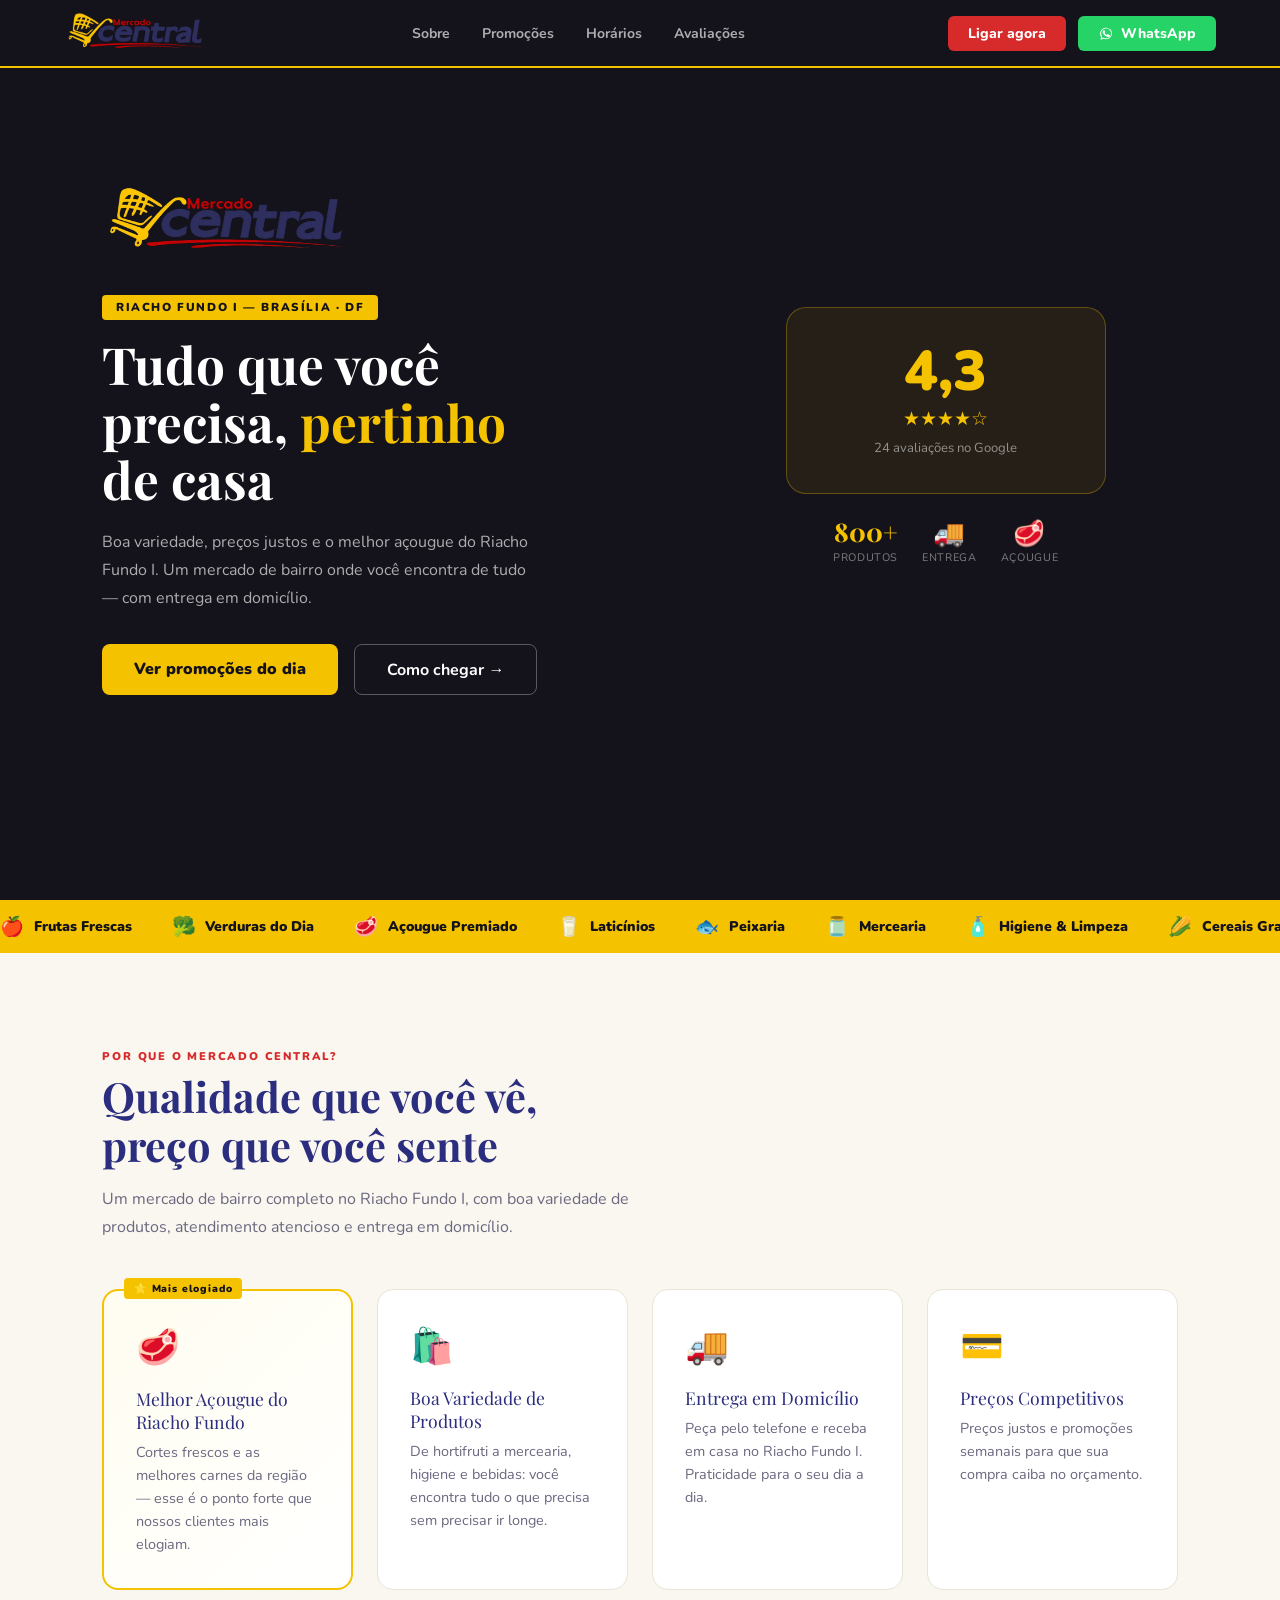
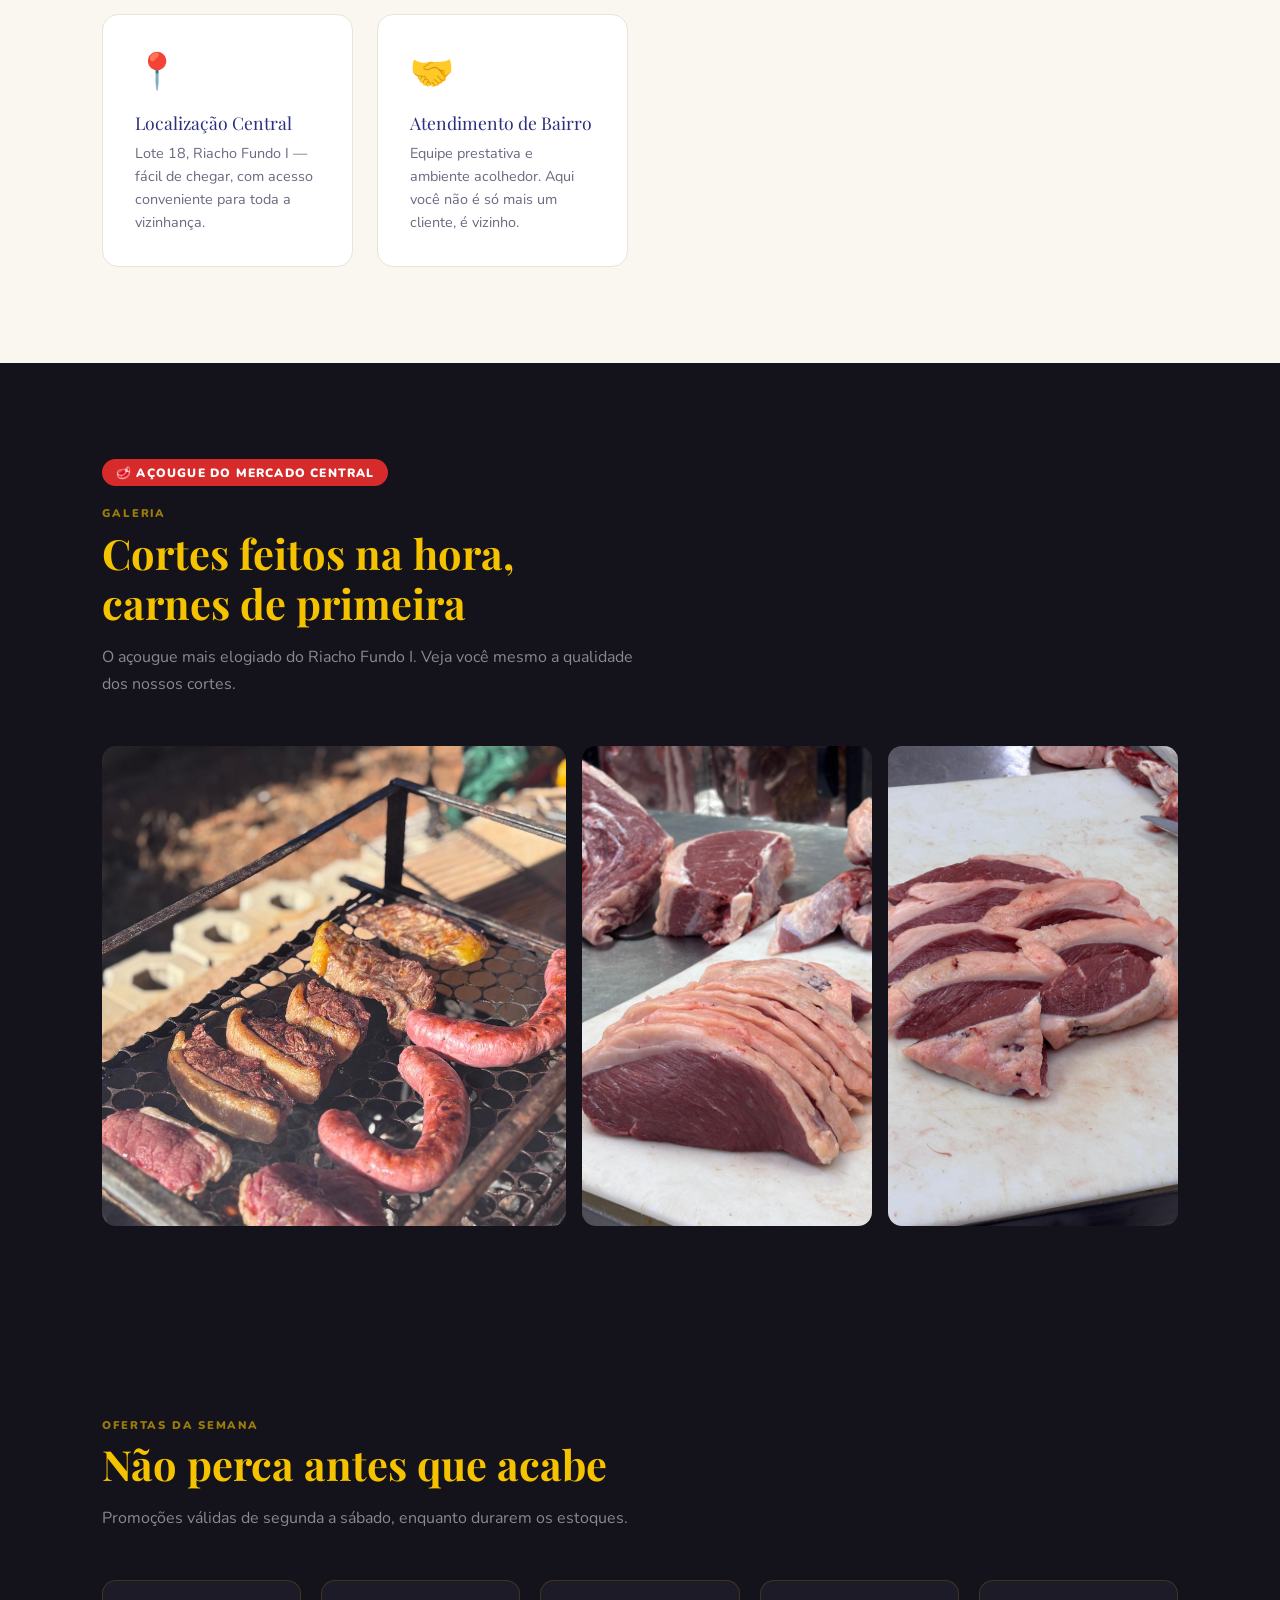
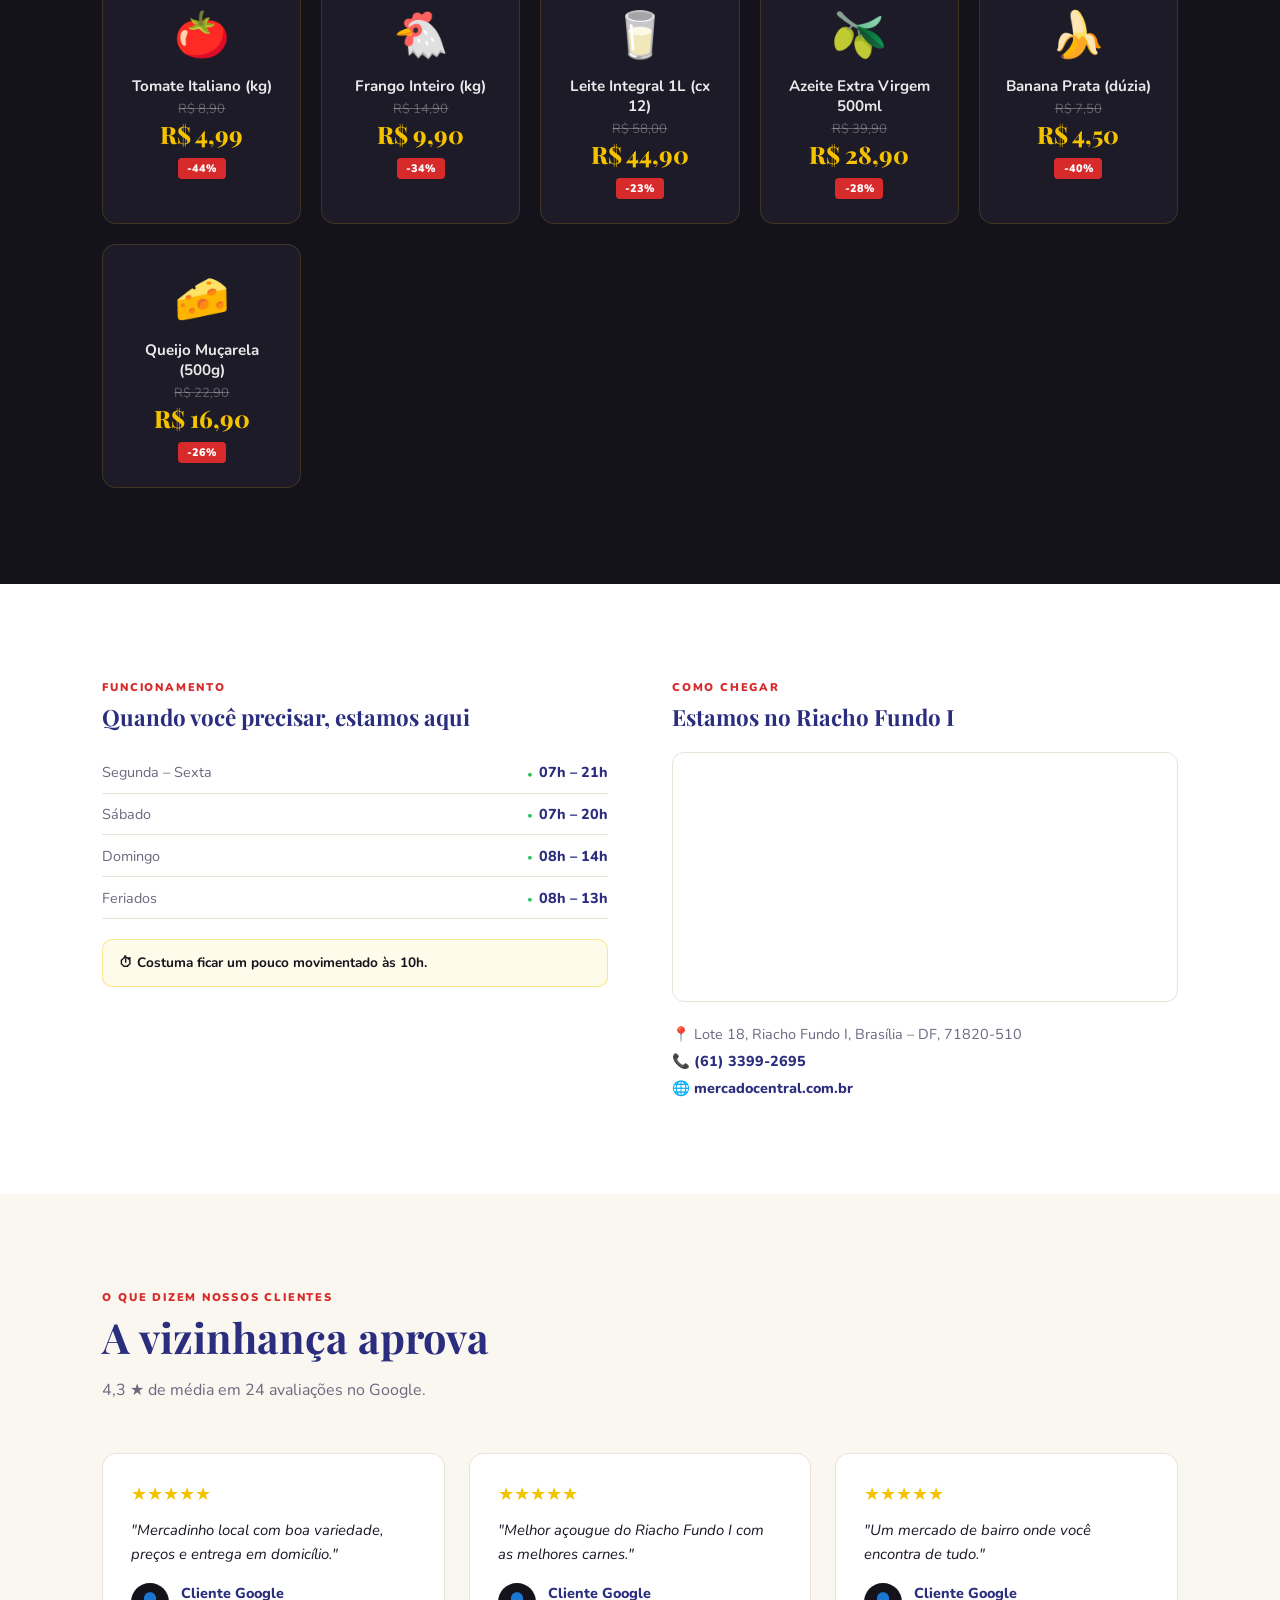
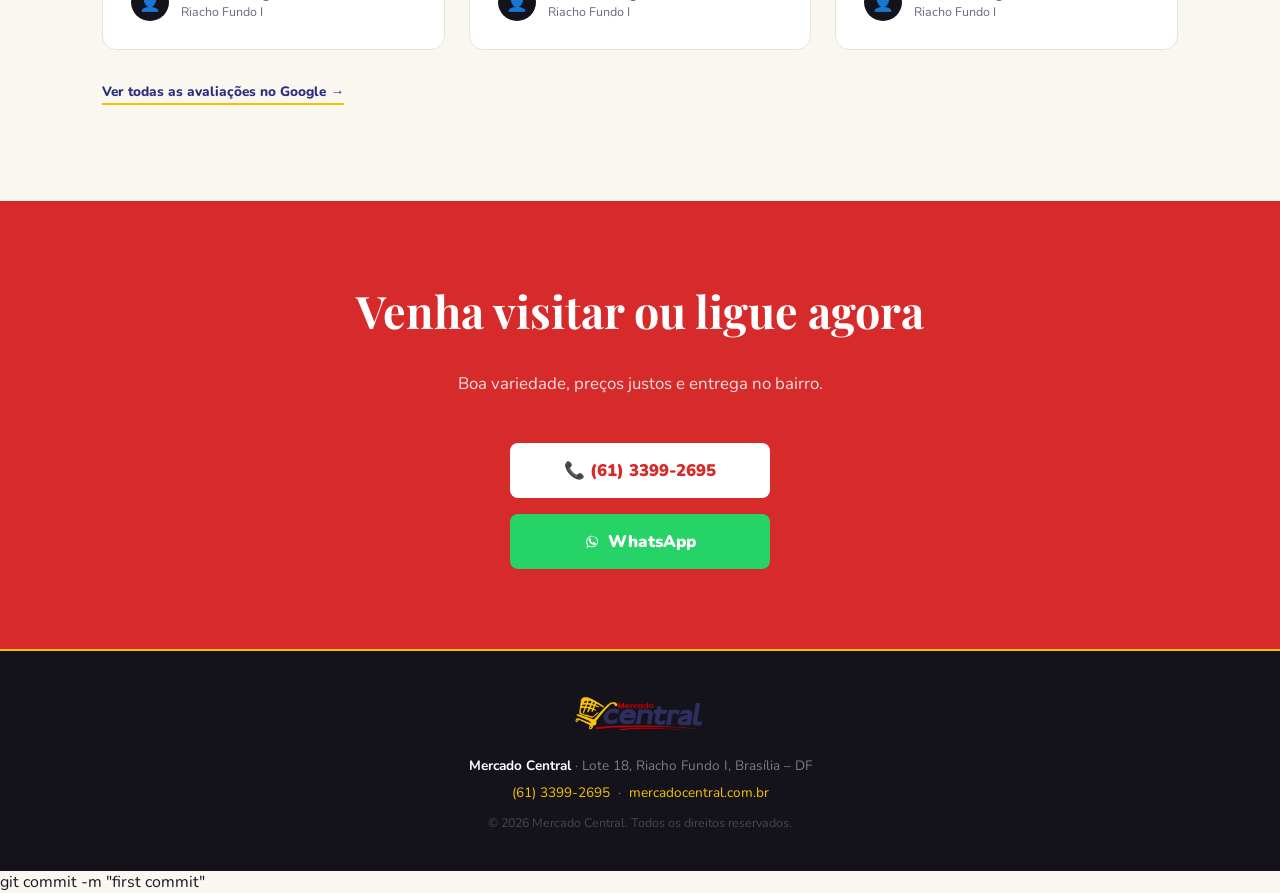
==== index.html @ 2740bf8a "atualizaçoes" ====
<!DOCTYPE html>
<html lang="pt-BR">
<head>
  <meta charset="UTF-8" />
  <meta name="viewport" content="width=device-width, initial-scale=1.0" />
  <title>Mercado Central — Riacho Fundo I, Brasília</title>
  <link href="https://fonts.googleapis.com/css2?family=Nunito:wght@400;600;700;800;900&family=Playfair+Display:wght@700;800&display=swap" rel="stylesheet" />
  <link rel="stylesheet" href="mercado.css" />
</head>
<body>

  <!-- NAV -->
  <nav>
  <div class="nav-logo">
    <img src="img/logo.png" alt="Mercado Central" />
  </div>
  <ul class="nav-links">
    <li><a href="#diferenciais">Sobre</a></li>
    <li><a href="#promocoes">Promoções</a></li>
    <li><a href="#horarios">Horários</a></li>
    <li><a href="#depoimentos">Avaliações</a></li>
  </ul>

  <div class="nav-buttons">
    <a class="nav-cta" href="tel:+556133992695">Ligar agora</a>
    <a class="nav-wpp" href="https://api.whatsapp.com/send?phone=5561999222941" target="_blank" rel="noopener">
      <svg width="16" height="16" viewBox="0 0 24 24" fill="currentColor" xmlns="http://www.w3.org/2000/svg">
        <path d="M17.6 6.32A8.86 8.86 0 0 0 12.05 4c-4.93 0-8.94 4-8.94 8.93a8.87 8.87 0 0 0 1.32 4.7L4 22l4.5-1.36a8.94 8.94 0 0 0 3.55.75h.01c4.92 0 8.94-4 8.94-8.93a8.88 8.88 0 0 0-2.4-6.14ZM12.06 20a7.4 7.4 0 0 1-3.77-1.03l-.27-.16-2.8.85.84-2.75-.18-.28a7.42 7.42 0 0 1-1.13-3.94c0-4.1 3.34-7.44 7.45-7.44a7.4 7.4 0 0 1 5.27 2.18 7.4 7.4 0 0 1 2.17 5.26c0 4.1-3.34 7.44-7.45 7.44Zm4.08-5.57c-.22-.11-1.32-.65-1.52-.73-.2-.07-.35-.11-.5.11-.15.22-.57.73-.7.88-.13.15-.26.16-.48.05-.22-.11-.93-.34-1.77-1.1a6.65 6.65 0 0 1-1.23-1.53c-.13-.22-.01-.34.1-.45.11-.11.25-.29.37-.43.12-.15.16-.25.25-.42.08-.16.04-.3-.02-.42-.07-.11-.6-1.45-.82-1.98-.22-.52-.45-.46-.62-.46-.16 0-.34-.02-.52-.02-.18 0-.47.07-.72.32-.25.25-.96.94-.96 2.3 0 1.35.99 2.66 1.12 2.85.14.18 1.93 2.95 4.67 4.02 2.74 1.08 2.74.72 3.23.68.49-.04 1.6-.65 1.83-1.28.22-.62.22-1.16.16-1.27-.06-.11-.22-.18-.45-.29Z"/>
      </svg>
      WhatsApp
    </a>
  </div>

  <button class="hamb-btn" id="hambBtn" aria-label="Abrir menu" aria-expanded="false" onclick="toggleMobileMenu()">
    <span></span><span></span><span></span>
  </button>
</nav>

<div class="mobile-menu" id="mobileMenu">
  <ul>
    <li><a href="#diferenciais" onclick="closeMobileMenu()">Sobre</a></li>
    <li><a href="#promocoes" onclick="closeMobileMenu()">Promoções</a></li>
    <li><a href="#horarios" onclick="closeMobileMenu()">Horários</a></li>
    <li><a href="#depoimentos" onclick="closeMobileMenu()">Avaliações</a></li>
    <li class="mobile-menu-buttons">
      <a class="nav-cta" href="tel:+556133992695">Ligar agora</a>
      <a class="nav-wpp" href="https://api.whatsapp.com/send?phone=5561999222941" target="_blank" rel="noopener">WhatsApp</a>
    </li>
  </ul>
</div>

  <!-- HERO -->
  <section class="hero">
    <div class="hero-text">
      <div class="hero-logo-wrap drop">
        <img src="img/logo.png" alt="Mercado Central" />
      </div>
      <span class="hero-eyebrow drop">Riacho Fundo I — Brasília · DF</span>
      <h1 class="hero-title">
        <span class="linha1 drop">Tudo que você</span>
        <span class="linha2 drop">precisa, <em>pertinho</em></span>
        <span class="linha3 drop">de casa</span>
      </h1>
      <p class="hero-sub drop">
        Boa variedade, preços justos e o melhor açougue do Riacho Fundo I.
        Um mercado de bairro onde você encontra de tudo — com entrega em domicílio.
      </p>
      <div class="hero-actions drop">
        <a class="btn-primary" href="#promocoes">Ver promoções do dia</a>
        <a class="btn-ghost" href="https://maps.google.com/?q=Mercado+Central+Riacho+Fundo+1+Brasilia" target="_blank" rel="noopener">Como chegar →</a>
      </div>
    </div>
    <div class="hero-visual">
      <div class="hero-card drop">
        <div class="rating-big">4,3</div>
        <div class="rating-stars">★★★★☆</div>
        <div class="rating-label">24 avaliações no Google</div>
      </div>
      <div class="hero-stats drop">
        <div class="stat"><div class="stat-num">800+</div><div class="stat-label">Produtos</div></div>
        <div class="stat"><div class="stat-num">🚚</div><div class="stat-label">Entrega</div></div>
        <div class="stat"><div class="stat-num">🥩</div><div class="stat-label">Açougue</div></div>
      </div>
    </div>
  </section>

  <!-- ESTEIRA -->
  <div class="esteira-wrap" aria-hidden="true">
    <div class="esteira-track">
      <div class="esteira-item"><span class="ico">🍎</span> Frutas Frescas</div>
      <div class="esteira-item"><span class="ico">🥦</span> Verduras do Dia</div>
      <div class="esteira-item"><span class="ico">🥩</span> Açougue Premiado</div>
      <div class="esteira-item"><span class="ico">🥛</span> Laticínios</div>
      <div class="esteira-item"><span class="ico">🐟</span> Peixaria</div>
      <div class="esteira-item"><span class="ico">🫙</span> Mercearia</div>
      <div class="esteira-item"><span class="ico">🧴</span> Higiene & Limpeza</div>
      <div class="esteira-item"><span class="ico">🌽</span> Cereais Granel</div>
      <div class="esteira-item"><span class="ico">🍷</span> Bebidas</div>
      <!-- duplicata para loop -->
      <div class="esteira-item"><span class="ico">🍎</span> Frutas Frescas</div>
      <div class="esteira-item"><span class="ico">🥦</span> Verduras do Dia</div>
      <div class="esteira-item"><span class="ico">🥩</span> Açougue Premiado</div>
      <div class="esteira-item"><span class="ico">🥛</span> Laticínios</div>
      <div class="esteira-item"><span class="ico">🐟</span> Peixaria</div>
      <div class="esteira-item"><span class="ico">🫙</span> Mercearia</div>
      <div class="esteira-item"><span class="ico">🧴</span> Higiene & Limpeza</div>
      <div class="esteira-item"><span class="ico">🌽</span> Cereais Granel</div>
      <div class="esteira-item"><span class="ico">🍷</span> Bebidas</div>
    </div>
  </div>

  <!-- DIFERENCIAIS -->
  <section class="diferenciais" id="diferenciais">
    <div class="section-label">Por que o Mercado Central?</div>
    <h2 class="section-title">Qualidade que você vê,<br>preço que você sente</h2>
    <p class="section-sub">Um mercado de bairro completo no Riacho Fundo I, com boa variedade de produtos, atendimento atencioso e entrega em domicílio.</p>
    <div class="cards-grid">
      <div class="card card-destaque">
        <div class="card-ico">🥩</div>
        <div class="card-title">Melhor Açougue do Riacho Fundo</div>
        <div class="card-desc">Cortes frescos e as melhores carnes da região — esse é o ponto forte que nossos clientes mais elogiam.</div>
      </div>
      <div class="card">
        <div class="card-ico">🛍️</div>
        <div class="card-title">Boa Variedade de Produtos</div>
        <div class="card-desc">De hortifruti a mercearia, higiene e bebidas: você encontra tudo o que precisa sem precisar ir longe.</div>
      </div>
      <div class="card">
        <div class="card-ico">🚚</div>
        <div class="card-title">Entrega em Domicílio</div>
        <div class="card-desc">Peça pelo telefone e receba em casa no Riacho Fundo I. Praticidade para o seu dia a dia.</div>
      </div>
      <div class="card">
        <div class="card-ico">💳</div>
        <div class="card-title">Preços Competitivos</div>
        <div class="card-desc">Preços justos e promoções semanais para que sua compra caiba no orçamento.</div>
      </div>
      <div class="card">
        <div class="card-ico">📍</div>
        <div class="card-title">Localização Central</div>
        <div class="card-desc">Lote 18, Riacho Fundo I — fácil de chegar, com acesso conveniente para toda a vizinhança.</div>
      </div>
      <div class="card">
        <div class="card-ico">🤝</div>
        <div class="card-title">Atendimento de Bairro</div>
        <div class="card-desc">Equipe prestativa e ambiente acolhedor. Aqui você não é só mais um cliente, é vizinho.</div>
      </div>
    </div>
  </section>

  <!-- GALERIA AÇOUGUE -->
<section class="acougue" id="acougue">
  <span class="badge-acougue">🥩 Açougue do Mercado Central</span>
  <div class="section-label">Galeria</div>
  <h2 class="section-title">Cortes feitos na hora,<br>carnes de primeira</h2>
  <p class="section-sub">O açougue mais elogiado do Riacho Fundo I. Veja você mesmo a qualidade dos nossos cortes.</p>

  <div class="galeria-destaque">
    <div class="foto foto-principal" onclick="abrirLightbox(this)">
      <img src="img/churrasco.jpeg" alt="Churrasco com carnes do Mercado Central" />
      <div class="legenda">🔥 Do nosso açougue direto para a sua grelha</div>
    </div>
    <div class="foto foto-secundaria" onclick="abrirLightbox(this)">
      <img src="img/carne1.jpeg" alt="Cortes frescos do açougue" />
      <div class="legenda">Cortes variados frescos do dia</div>
    </div>
    <div class="foto foto-secundaria" onclick="abrirLightbox(this)">
      <img src="img/carne2.jpeg" alt="Corte em leque aberto" />
      <div class="legenda">Corte especial em leque</div>
    </div>
  </div>

  <!-- Lightbox -->
  <div class="lightbox" id="lightbox" onclick="fecharLightbox()">
    <button class="lightbox-fechar" onclick="fecharLightbox()">✕</button>
    <img id="lightbox-img" src="" alt="Foto ampliada" />
  </div>
</section>

  <!-- PROMOÇÕES -->
  <section class="promocoes" id="promocoes">
    <div class="section-label">Ofertas da semana</div>
    <h2 class="section-title">Não perca antes que acabe</h2>
    <p class="section-sub">Promoções válidas de segunda a sábado, enquanto durarem os estoques.</p>
    <div class="promo-grid">
      <div class="promo-card">
        <span class="promo-emoji">🍅</span>
        <div class="promo-nome">Tomate Italiano (kg)</div>
        <div class="promo-de">R$ 8,90</div>
        <div class="promo-preco">R$ 4,99</div>
        <span class="promo-badge">-44%</span>
      </div>
      <div class="promo-card">
        <span class="promo-emoji">🐔</span>
        <div class="promo-nome">Frango Inteiro (kg)</div>
        <div class="promo-de">R$ 14,90</div>
        <div class="promo-preco">R$ 9,90</div>
        <span class="promo-badge">-34%</span>
      </div>
      <div class="promo-card">
        <span class="promo-emoji">🥛</span>
        <div class="promo-nome">Leite Integral 1L (cx 12)</div>
        <div class="promo-de">R$ 58,00</div>
        <div class="promo-preco">R$ 44,90</div>
        <span class="promo-badge">-23%</span>
      </div>
      <div class="promo-card">
        <span class="promo-emoji">🫒</span>
        <div class="promo-nome">Azeite Extra Virgem 500ml</div>
        <div class="promo-de">R$ 39,90</div>
        <div class="promo-preco">R$ 28,90</div>
        <span class="promo-badge">-28%</span>
      </div>
      <div class="promo-card">
        <span class="promo-emoji">🍌</span>
        <div class="promo-nome">Banana Prata (dúzia)</div>
        <div class="promo-de">R$ 7,50</div>
        <div class="promo-preco">R$ 4,50</div>
        <span class="promo-badge">-40%</span>
      </div>
      <div class="promo-card">
        <span class="promo-emoji">🧀</span>
        <div class="promo-nome">Queijo Muçarela (500g)</div>
        <div class="promo-de">R$ 22,90</div>
        <div class="promo-preco">R$ 16,90</div>
        <span class="promo-badge">-26%</span>
      </div>
    </div>
  </section>

  <!-- HORÁRIOS E LOCALIZAÇÃO -->
  <section class="info-section" id="horarios">
    <div class="info-grid">
      <div class="info-block">
        <div class="section-label">Funcionamento</div>
        <h3>Quando você precisar, estamos aqui</h3>
        <div class="horario-row"><span class="horario-dia">Segunda – Sexta</span><span class="horario-hora aberto">07h – 21h</span></div>
        <div class="horario-row"><span class="horario-dia">Sábado</span><span class="horario-hora aberto">07h – 20h</span></div>
        <div class="horario-row"><span class="horario-dia">Domingo</span><span class="horario-hora aberto">08h – 14h</span></div>
        <div class="horario-row"><span class="horario-dia">Feriados</span><span class="horario-hora aberto">08h – 13h</span></div>
        <div class="pico-aviso">⏱ Costuma ficar um pouco movimentado às 10h.</div>
      </div>
      <div class="info-block">
        <div class="section-label">Como chegar</div>
        <h3>Estamos no Riacho Fundo I</h3>
        <iframe class="mapa-frame"
          src="https://www.google.com/maps/embed?pb=!1m18!1m12!1m3!1d3839.5!2d-48.0585!3d-15.9018!2m3!1f0!2f0!3f0!3m2!1i1024!2i768!4f13.1!3m3!1m2!1s0x935a2dc97dc3037f%3A0x17c4743c6c010030!2sMercado%20Central!5e0!3m2!1spt-BR!2sbr!4v1"
          allowfullscreen="" loading="lazy" referrerpolicy="no-referrer-when-downgrade"
          title="Localização Mercado Central">
        </iframe>
        <div class="contato-info">
          <span>📍 Lote 18, Riacho Fundo I, Brasília – DF, 71820-510</span>
          <span>📞 <a href="tel:+556133992695">(61) 3399-2695</a></span>
          <span>🌐 <a href="http://mercadocentral.com.br/" target="_blank" rel="noopener">mercadocentral.com.br</a></span>
        </div>
      </div>
    </div>
  </section>

  <!-- DEPOIMENTOS -->
  <section class="depoimentos" id="depoimentos">
    <div class="section-label">O que dizem nossos clientes</div>
    <h2 class="section-title">A vizinhança aprova</h2>
    <p class="section-sub" style="margin-bottom:3rem;">4,3 ★ de média em 24 avaliações no Google.</p>
    <div class="dep-grid">
      <div class="dep-card">
        <div class="dep-stars">★★★★★</div>
        <p class="dep-texto">"Mercadinho local com boa variedade, preços e entrega em domicílio."</p>
        <div class="dep-autor">
          <div class="dep-avatar">👤</div>
          <div><div class="dep-nome">Cliente Google</div><div class="dep-bairro">Riacho Fundo I</div></div>
        </div>
      </div>
      <div class="dep-card">
        <div class="dep-stars">★★★★★</div>
        <p class="dep-texto">"Melhor açougue do Riacho Fundo I com as melhores carnes."</p>
        <div class="dep-autor">
          <div class="dep-avatar">👤</div>
          <div><div class="dep-nome">Cliente Google</div><div class="dep-bairro">Riacho Fundo I</div></div>
        </div>
      </div>
      <div class="dep-card">
        <div class="dep-stars">★★★★★</div>
        <p class="dep-texto">"Um mercado de bairro onde você encontra de tudo."</p>
        <div class="dep-autor">
          <div class="dep-avatar">👤</div>
          <div><div class="dep-nome">Cliente Google</div><div class="dep-bairro">Riacho Fundo I</div></div>
        </div>
      </div>
    </div>
    <a class="google-link" href="https://www.google.com/search?q=mercado+central+riacho+fundo+1" target="_blank" rel="noopener">
      Ver todas as avaliações no Google →
    </a>
  </section>

  <!-- CTA FINAL -->
<section class="cta-final">
  <h2>Venha visitar ou ligue agora</h2>
  <p>Boa variedade, preços justos e entrega no bairro.</p>
  
  <a class="btn-branco" href="tel:+556133992695">📞 (61) 3399-2695</a>

  <a class="nav-wpp_rod" href="https://api.whatsapp.com/send?phone=5561999222941" target="_blank" rel="noopener">
    <svg width="16" height="16" viewBox="0 0 24 24" fill="currentColor" xmlns="http://www.w3.org/2000/svg">
      <path d="M17.6 6.32A8.86 8.86 0 0 0 12.05 4c-4.93 0-8.94 4-8.94 8.93a8.87 8.87 0 0 0 1.32 4.7L4 22l4.5-1.36a8.94 8.94 0 0 0 3.55.75h.01c4.92 0 8.94-4 8.94-8.93a8.88 8.88 0 0 0-2.4-6.14ZM12.06 20a7.4 7.4 0 0 1-3.77-1.03l-.27-.16-2.8.85.84-2.75-.18-.28a7.42 7.42 0 0 1-1.13-3.94c0-4.1 3.34-7.44 7.45-7.44a7.4 7.4 0 0 1 5.27 2.18 7.4 7.4 0 0 1 2.17 5.26c0 4.1-3.34 7.44-7.45 7.44Zm4.08-5.57c-.22-.11-1.32-.65-1.52-.73-.2-.07-.35-.11-.5.11-.15.22-.57.73-.7.88-.13.15-.26.16-.48.05-.22-.11-.93-.34-1.77-1.1a6.65 6.65 0 0 1-1.23-1.53c-.13-.22-.01-.34.1-.45.11-.11.25-.29.37-.43.12-.15.16-.25.25-.42.08-.16.04-.3-.02-.42-.07-.11-.6-1.45-.82-1.98-.22-.52-.45-.46-.62-.46-.16 0-.34-.02-.52-.02-.18 0-.47.07-.72.32-.25.25-.96.94-.96 2.3 0 1.35.99 2.66 1.12 2.85.14.18 1.93 2.95 4.67 4.02 2.74 1.08 2.74.72 3.23.68.49-.04 1.6-.65 1.83-1.28.22-.62.22-1.16.16-1.27-.06-.11-.22-.18-.45-.29Z"/>
    </svg>
    WhatsApp
  </a>

</section>

  <!-- FOOTER -->
  <footer>
    <div class="footer-logo">
      <img src="img/logo.png" alt="Mercado Central" />
    </div>
    <p><strong>Mercado Central</strong> · Lote 18, Riacho Fundo I, Brasília – DF</p>
    <p style="margin-top:.5rem;">
      <a href="tel:+556133992695">(61) 3399-2695</a> &nbsp;·&nbsp;
      <a href="http://mercadocentral.com.br/" target="_blank">mercadocentral.com.br</a>
    </p>
    <p style="margin-top:.75rem;font-size:.78rem;opacity:.5;">© 2026 Mercado Central. Todos os direitos reservados.</p>
  </footer>

  <script src="script.js"></script>
</body>
</html>git commit -m "first commit"
---- mercado.css ----
*, *::before, *::after { box-sizing: border-box; margin: 0; padding: 0; }

:root {
  --escuro:      #14121A;
  --escuro2:     #1E1B28;
  --amarelo:     #F5C200;
  --vermelho:    #D72B2B;
  --azul-logo:   #2B2D7E;
  --creme:       #FAF7F0;
  --branco:      #FFFFFF;
  --texto:       #1A1826;
  --texto-suave: #6B6880;
  --borda:       #E8E4D8;
}

html { scroll-behavior: smooth; }
body { font-family: 'Nunito', sans-serif; background: var(--creme); color: var(--texto); overflow-x: hidden; }

/* NAV */
nav {
  position: fixed; top: 0; width: 100%; z-index: 100;
  background: var(--escuro);
  display: flex; align-items: center; justify-content: space-between;
  padding: 0 5%; height: 68px;
  border-bottom: 2px solid var(--amarelo);
}
.nav-logo img { height: 46px; object-fit: contain; }
.nav-links { display: flex; gap: 2rem; list-style: none; }
.nav-links a { color: rgba(255,255,255,.65); text-decoration: none; font-size: .875rem; font-weight: 700; transition: color .2s; }
.nav-links a:hover { color: var(--amarelo); }
.nav-cta {
  background: var(--vermelho); color: #fff; border: none;
  padding: .5rem 1.25rem; border-radius: 6px;
  font-weight: 800; font-size: .875rem;
  text-decoration: none; transition: opacity .2s;
}
.nav-cta:hover { opacity: .85; }

.nav-wpp {
  display: inline-flex;
  align-items: center;
  gap: .45rem;
  background: #25D366;
  color: #fff;
  border: none;
  padding: .5rem 1.25rem;
  border-radius: 6px;
  font-weight: 800;
  font-size: .875rem;
  text-decoration: none;
  transition: opacity .2s;
}
.nav-wpp:hover { opacity: .85; }
.nav-buttons {
  display: flex;
  align-items: center;
  gap: .75rem;
}

/* MENU HAMBÚRGUER (mobile) */
.hamb-btn {
  display: none;
  width: 34px; height: 34px;
  flex-direction: column; justify-content: center; align-items: center; gap: 5px;
  background: none; border: none; cursor: pointer; padding: 0;
}
.hamb-btn span {
  width: 22px; height: 2px; background: #fff; border-radius: 2px;
  transition: transform .25s, opacity .25s;
}
.hamb-btn.ativo span:nth-child(1) { transform: translateY(7px) rotate(45deg); }
.hamb-btn.ativo span:nth-child(2) { opacity: 0; }
.hamb-btn.ativo span:nth-child(3) { transform: translateY(-7px) rotate(-45deg); }

.mobile-menu {
  display: none;
  position: fixed; top: 68px; left: 0; right: 0;
  background: var(--escuro);
  max-height: 0; overflow: hidden;
  transition: max-height .3s ease;
  z-index: 99;
  border-bottom: 2px solid var(--amarelo);
}
.mobile-menu.aberto { max-height: 360px; }
.mobile-menu ul { list-style: none; padding: .5rem 0; }
.mobile-menu li a {
  display: block; padding: .85rem 1.5rem;
  color: rgba(255,255,255,.8); text-decoration: none;
  font-size: .9rem; font-weight: 700;
  border-bottom: 1px solid rgba(255,255,255,.07);
}
.mobile-menu li a:hover { color: var(--amarelo); }
.mobile-menu-buttons {
  display: flex; gap: .75rem;
  padding: 1rem 1.5rem;
}
.mobile-menu-buttons .nav-cta,
.mobile-menu-buttons .nav-wpp {
  flex: 1; justify-content: center; text-align: center;
}

/* HERO */
.hero {
  min-height: 100vh; padding-top: 68px;
  background: var(--escuro);
  display: grid; grid-template-columns: 1fr 1fr; align-items: center;
  padding-left: 8%; padding-right: 5%; gap: 2rem;
  position: relative; overflow: hidden;
}

.hero-text { color: #fff; position: relative; }
.hero-logo-wrap {
  margin-bottom: 2rem;
  display: inline-block;
}
.hero-logo-wrap img { height: 80px; object-fit: contain; display: block; }
.hero-eyebrow {
  display: block;       /* era inline-block */
  width: fit-content;   /* impede que ela estique 100% da largura */
  background: var(--amarelo);
  color: var(--escuro);
  font-size: .72rem;
  font-weight: 900;
  letter-spacing: .14em;
  text-transform: uppercase;
  padding: .3rem .85rem;
  border-radius: 4px;
  margin-bottom: 1rem;
}

.hero-title {
  font-family: 'Playfair Display', serif;
  font-size: clamp(2rem, 4vw, 3.4rem);
  line-height: 1.12; margin-bottom: 1.25rem; color: #fff;
}
.hero-title em { font-style: normal; color: var(--amarelo); }
.hero-title span { display: block; }
.hero-sub { font-size: 1rem; color: rgba(255,255,255,.65); line-height: 1.75; max-width: 440px; margin-bottom: 2rem; }
.hero-actions { display: flex; gap: 1rem; flex-wrap: wrap; }

.btn-primary {
  background: var(--amarelo); color: var(--escuro); border: none;
  padding: .85rem 2rem; border-radius: 8px;
  font-weight: 900; font-size: 1rem;
  text-decoration: none; display: inline-block;
  transition: transform .15s, opacity .2s;
}
.btn-primary:hover { transform: translateY(-2px); opacity: .9; }
.btn-ghost {
  background: transparent; color: #fff;
  border: 1.5px solid rgba(255,255,255,.3);
  padding: .85rem 2rem; border-radius: 8px;
  font-weight: 700; font-size: 1rem;
  text-decoration: none; display: inline-block;
  transition: border-color .2s, color .2s;
}
.btn-ghost:hover { border-color: var(--amarelo); color: var(--amarelo); }

.hero-visual { display: flex; flex-direction: column; align-items: center; gap: 1.25rem; }
.hero-card {
  background: rgba(245,194,0,.08);
  border: 1.5px solid rgba(245,194,0,.3);
  border-radius: 20px; padding: 2.25rem 2rem; text-align: center;
  width: 100%; max-width: 320px;
}
.rating-big { font-size: 3.5rem; font-weight: 900; color: var(--amarelo); line-height: 1; }
.rating-stars { color: var(--amarelo); font-size: 1.2rem; margin: .4rem 0; }
.rating-label { color: rgba(255,255,255,.5); font-size: .82rem; }
.hero-stats { display: flex; gap: 1.5rem; max-width: 320px; justify-content: center; }
.stat { text-align: center; }
.stat-num { font-family: 'Playfair Display', serif; font-size: 1.6rem; color: var(--amarelo); font-weight: 800; }
.stat-label { font-size: .68rem; color: rgba(255,255,255,.45); letter-spacing: .06em; text-transform: uppercase; margin-top: .15rem; }

/* HERO — ANIMAÇÃO DE ENTRADA EM CASCATA */
.drop {
  opacity: 0;
  transform: translateY(-28px);
  animation: dropIn .65s cubic-bezier(.2,.7,.3,1) forwards;
}
@keyframes dropIn {
  to { opacity: 1; transform: translateY(0); }
}

.hero-logo-wrap { animation-delay: 0s; }
.hero-eyebrow   { animation-delay: .15s; }
.hero-title .linha1 { animation-delay: .30s; }
.hero-title .linha2 { animation-delay: .42s; }
.hero-title .linha3 { animation-delay: .54s; }
.hero-sub       { animation-delay: .68s; }
.hero-actions   { animation-delay: .82s; }
.hero-card      { animation-delay: .35s; }
.hero-stats     { animation-delay: .50s; }

/* ESTEIRA */
.esteira-wrap { background: var(--amarelo); padding: .85rem 0; overflow: hidden; }
.esteira-track {
  display: flex; gap: 2.5rem; width: max-content;
  animation: esteira 22s linear infinite;
}
@keyframes esteira {
  from { transform: translateX(0); }
  to   { transform: translateX(-50%); }
}
.esteira-item { flex-shrink: 0; display: flex; align-items: center; gap: .6rem; color: var(--escuro); font-weight: 900; font-size: .88rem; }
.esteira-item .ico { font-size: 1.2rem; }

/* SEÇÕES */
section { padding: 6rem 8%; }
.section-label { font-size: .7rem; letter-spacing: .16em; text-transform: uppercase; color: var(--vermelho); font-weight: 900; margin-bottom: .4rem; }
.section-title { font-family: 'Playfair Display', serif; font-size: clamp(1.75rem, 3.5vw, 2.6rem); color: var(--azul-logo); line-height: 1.2; margin-bottom: 1rem; }
.section-sub { color: var(--texto-suave); font-size: 1rem; line-height: 1.7; max-width: 560px; margin-bottom: 3rem; }

/* DIFERENCIAIS */
.diferenciais { background: var(--creme); }
.cards-grid { display: grid; grid-template-columns: repeat(auto-fit, minmax(240px, 1fr)); gap: 1.5rem; }
.card { background: #fff; border: 1px solid var(--borda); border-radius: 16px; padding: 2rem; transition: transform .2s, box-shadow .2s; }
.card:hover { transform: translateY(-4px); box-shadow: 0 12px 32px rgba(43,45,126,.1); }
.card-ico { font-size: 2.2rem; margin-bottom: 1rem; }
.card-title { font-family: 'Playfair Display', serif; font-size: 1.1rem; color: var(--azul-logo); margin-bottom: .5rem; }
.card-desc { font-size: .9rem; color: var(--texto-suave); line-height: 1.6; }
.card-destaque { border: 2px solid var(--amarelo); position: relative; background: linear-gradient(135deg, #fffdf0 0%, #fff 100%); }
.card-destaque::before {
  content: '⭐ Mais elogiado'; position: absolute; top: -13px; left: 1.25rem;
  background: var(--amarelo); color: var(--escuro);
  font-size: .65rem; font-weight: 900; letter-spacing: .08em;
  padding: .2rem .6rem; border-radius: 4px;
}

/* PROMOÇÕES */
.promocoes { background: var(--escuro); }
.promocoes .section-title { color: var(--amarelo); }
.promocoes .section-label { color: rgba(245,194,0,.6); }
.promocoes .section-sub { color: rgba(255,255,255,.5); }
.promo-grid { display: grid; grid-template-columns: repeat(auto-fit, minmax(190px, 1fr)); gap: 1.25rem; }
.promo-card { background: var(--escuro2); border: 1px solid rgba(245,194,0,.15); border-radius: 14px; padding: 1.5rem; text-align: center; transition: border-color .2s, transform .2s; }
.promo-card:hover { border-color: var(--amarelo); transform: translateY(-3px); }
.promo-emoji { font-size: 2.8rem; margin-bottom: .6rem; display: block; }
.promo-nome { color: rgba(255,255,255,.9); font-weight: 700; font-size: .95rem; margin-bottom: .25rem; }
.promo-de { color: rgba(255,255,255,.3); text-decoration: line-through; font-size: .82rem; }
.promo-preco { color: var(--amarelo); font-family: 'Playfair Display', serif; font-size: 1.5rem; font-weight: 800; }
.promo-badge { display: inline-block; background: var(--vermelho); color: #fff; font-size: .68rem; font-weight: 900; padding: .2rem .6rem; border-radius: 4px; margin-top: .5rem; }

/* HORÁRIOS */
.info-section { background: #fff; }
.info-grid { display: grid; grid-template-columns: 1fr 1fr; gap: 4rem; align-items: start; }
.info-block h3 { font-family: 'Playfair Display', serif; font-size: 1.4rem; color: var(--azul-logo); margin-bottom: 1.25rem; }
.horario-row { display: flex; justify-content: space-between; padding: .65rem 0; border-bottom: 1px solid var(--borda); font-size: .9rem; }
.horario-row:last-child { border-bottom: none; }
.horario-dia { color: var(--texto-suave); }
.horario-hora { font-weight: 800; color: var(--azul-logo); }
.horario-hora.aberto::before { content: "●"; color: #22c55e; margin-right: .4rem; font-size: .55rem; vertical-align: middle; }
.pico-aviso { margin-top: 1.25rem; padding: .85rem 1rem; background: #fffbea; border: 1px solid rgba(245,194,0,.4); border-radius: 10px; font-size: .85rem; color: var(--escuro); font-weight: 700; }
.mapa-frame { width: 100%; height: 250px; border: none; border-radius: 12px; border: 1px solid var(--borda); }
.contato-info { margin-top: 1rem; font-size: .9rem; color: var(--texto-suave); display: flex; flex-direction: column; gap: .45rem; }
.contato-info a { color: var(--azul-logo); font-weight: 800; text-decoration: none; }
.contato-info a:hover { text-decoration: underline; }

/* DEPOIMENTOS */
.depoimentos { background: var(--creme); }
.dep-grid { display: grid; grid-template-columns: repeat(auto-fit, minmax(280px, 1fr)); gap: 1.5rem; }
.dep-card { background: #fff; border: 1px solid var(--borda); border-radius: 14px; padding: 1.75rem; }
.dep-stars { color: var(--amarelo); font-size: 1.1rem; margin-bottom: .75rem; }
.dep-texto { font-size: .93rem; color: var(--texto); line-height: 1.65; margin-bottom: 1rem; font-style: italic; }
.dep-autor { display: flex; align-items: center; gap: .75rem; }
.dep-avatar { width: 38px; height: 38px; border-radius: 50%; background: var(--escuro); display: flex; align-items: center; justify-content: center; font-size: 1.1rem; }
.dep-nome { font-weight: 800; font-size: .9rem; color: var(--azul-logo); }
.dep-bairro { font-size: .78rem; color: var(--texto-suave); }
.google-link { display: inline-flex; align-items: center; gap: .4rem; margin-top: 2rem; font-size: .85rem; color: var(--azul-logo); text-decoration: none; font-weight: 800; border-bottom: 2px solid var(--amarelo); padding-bottom: 2px; }


/* CTA FINAL */
.cta-final { background: var(--vermelho); text-align: center; padding: 5rem 8%; }
.cta-final h2 { font-family: 'Playfair Display', serif; font-size: clamp(1.8rem, 4vw, 2.8rem); color: #fff; margin-bottom: 1rem; }
.cta-final p { color: rgba(255,255,255,.85); font-size: 1.05rem; margin-bottom: 2rem; }

.btn-branco,
.nav-wpp_rod {
  width: 260px;              /* largura igual para os dois — ajuste esse valor se quiser maior/menor */
  display: flex;
  align-items: center;
  justify-content: center;
  gap: .5rem;
  padding: 1rem 1.5rem;
  border: none;
  border-radius: 8px;
  font-weight: 900;
  font-size: 1.05rem;
  text-decoration: none;
  transition: transform .15s;
}

.btn-branco {
  background: #fff;
  color: var(--vermelho);
}

.btn-branco:hover {
  transform: translateY(-2px);
}

.nav-wpp_rod {
  background: #25D366;
  color: #fff;
}

.nav-wpp_rod:hover {
  opacity: .85;
  transform: translateY(-2px);


}
.cta-final {
  display: flex;
  flex-direction: column;
  align-items: center;
  text-align: center;
  gap: 1rem; /* espaço entre h2, p e os botões */
}


/* FOOTER */
footer { background: var(--escuro); color: rgba(255,255,255,.45); text-align: center; padding: 2.5rem 8%; font-size: .85rem; border-top: 2px solid var(--amarelo); }
footer strong { color: #fff; }
footer a { color: var(--amarelo); text-decoration: none; }
.footer-logo { margin-bottom: 1rem; }
.footer-logo img { height: 44px; object-fit: contain; }

/* RESPONSIVE */
@media (max-width: 768px) {
  .hero { grid-template-columns: 1fr; padding: 5rem 6% 3rem; text-align: center; }
  .hero-sub { margin: 0 auto 2rem; }
  .hero-actions { justify-content: center; }
  .nav-links, .nav-buttons { display: none; }
  .hamb-btn { display: flex; }
  .mobile-menu { display: block; }
  .info-grid { grid-template-columns: 1fr; gap: 2.5rem; }
  section { padding: 4rem 6%; }
  .galeria-destaque {
    grid-template-columns: 1fr;
    grid-template-rows: 260px 200px 200px;
  }
  .galeria-destaque .foto .legenda { opacity: 1; }
}
@media (prefers-reduced-motion: reduce) {
  .esteira-track { animation-duration: 60s; }
  .drop { animation: none; opacity: 1; transform: none; }
}

/* GALERIA AÇOUGUE */
.acougue { background: var(--escuro); padding: 6rem 8%; }
.acougue .section-title { color: var(--amarelo); }
.acougue .section-label { color: rgba(245,194,0,.6); }
.acougue .section-sub { color: rgba(255,255,255,.5); }

.badge-acougue {
  display: inline-flex; align-items: center; gap: .5rem;
  background: var(--vermelho); color: #fff;
  font-size: .75rem; font-weight: 900;
  letter-spacing: .1em; text-transform: uppercase;
  padding: .35rem .85rem; border-radius: 20px;
  margin-bottom: 1.25rem;
}

.galeria-destaque {
  display: grid;
  grid-template-columns: 1.6fr 1fr 1fr;
  grid-template-rows: 480px;
  gap: 1rem;
  margin-top: 2rem;
}

.galeria-destaque .foto {
  overflow: hidden; border-radius: 14px;
  position: relative; cursor: pointer;
}
.galeria-destaque .foto img {
  width: 100%; height: 100%;
  object-fit: cover;
  object-position: center center;
  transition: transform .4s ease;
  display: block;
}
.galeria-destaque .foto:hover img { transform: scale(1.05); }

.galeria-destaque .foto .legenda {
  position: absolute; bottom: 0; left: 0; right: 0;
  background: linear-gradient(transparent, rgba(0,0,0,.7));
  color: #fff; font-size: .85rem; font-weight: 700;
  padding: 1.5rem 1rem .75rem;
  opacity: 0; transition: opacity .3s;
}
.galeria-destaque .foto:hover .legenda { opacity: 1; }

.foto-principal { grid-row: unset; height: 100%; }
.foto-secundaria { height: 100%; }
.foto-secundaria img { object-position: center center; }

/* Lightbox */
.lightbox {
  display: none; position: fixed; inset: 0; z-index: 999;
  background: rgba(0,0,0,.92);
  align-items: center; justify-content: center;
}
.lightbox.ativo { display: flex; }
.lightbox img {
  max-width: 90vw; max-height: 90vh;
  border-radius: 10px; object-fit: contain;
}
.lightbox-fechar {
  position: absolute; top: 1.5rem; right: 2rem;
  color: #fff; font-size: 2rem; cursor: pointer;
  background: none; border: none; line-height: 1;
}
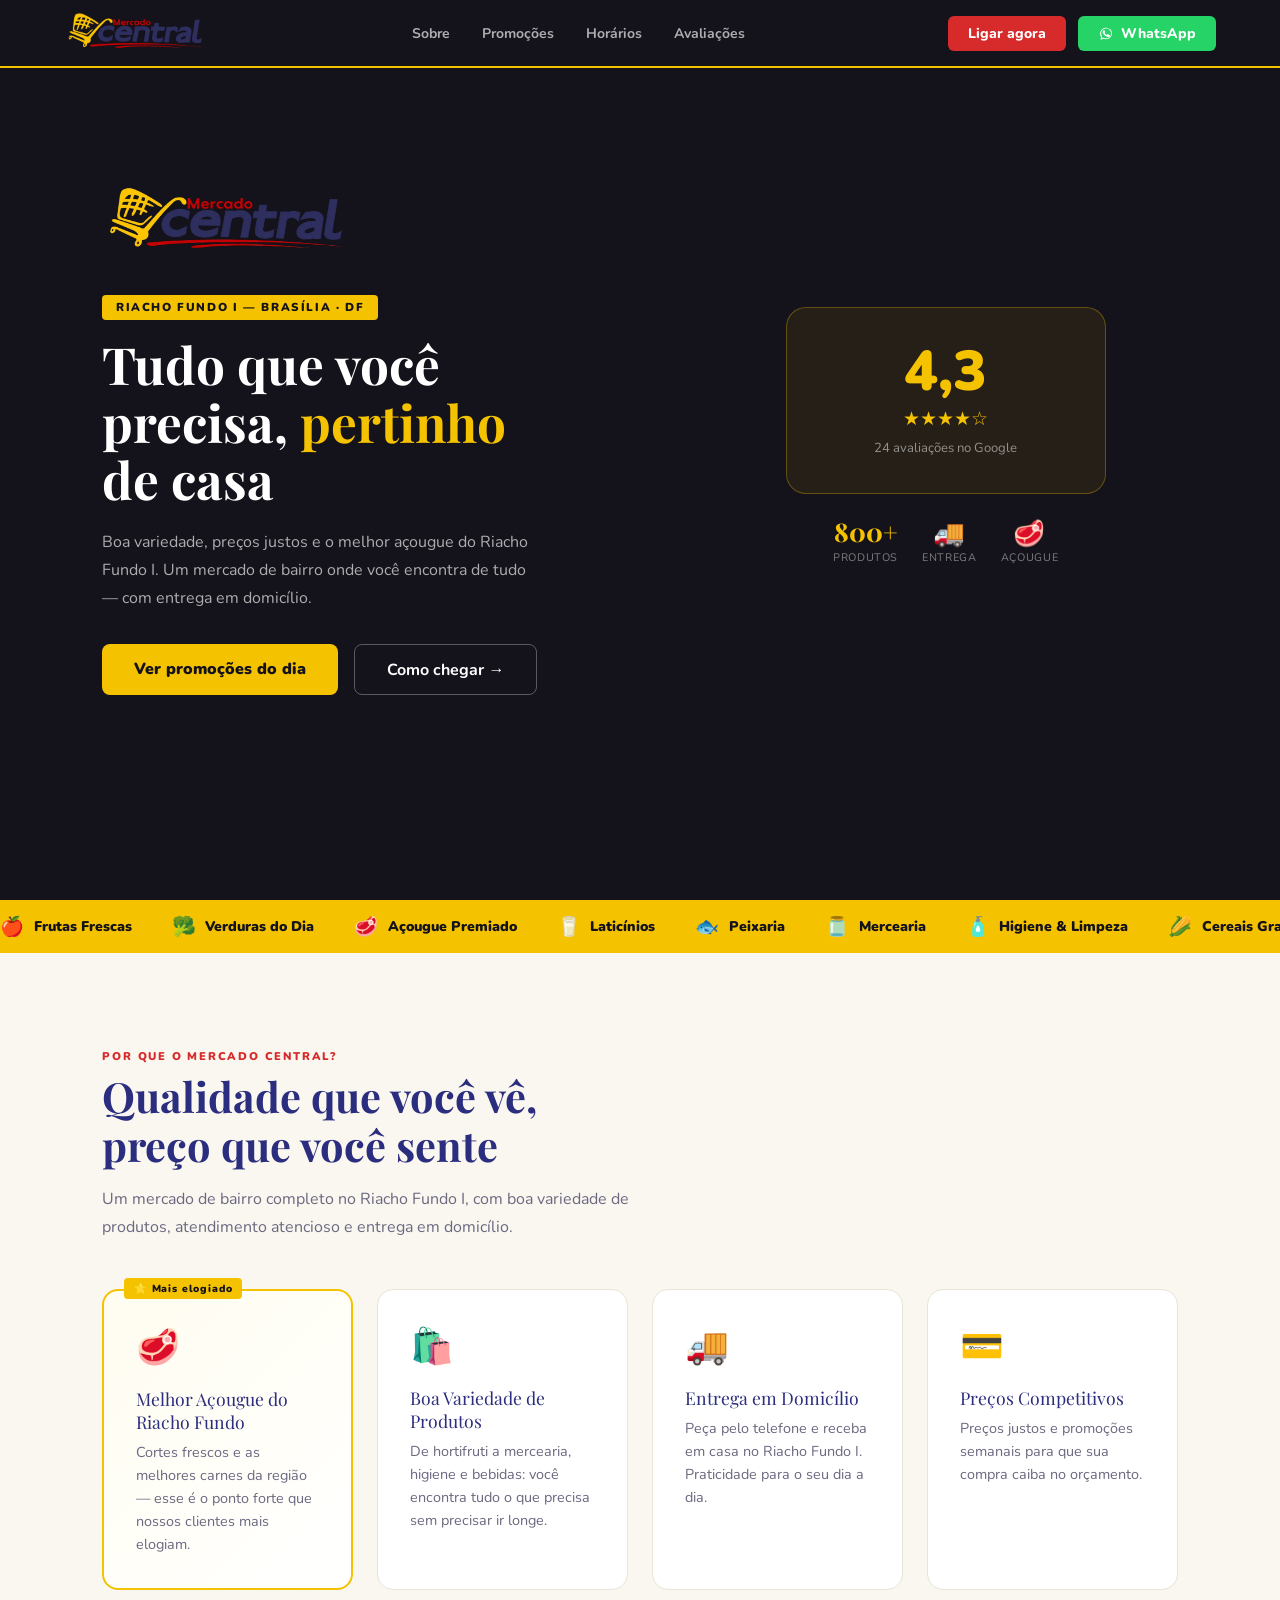
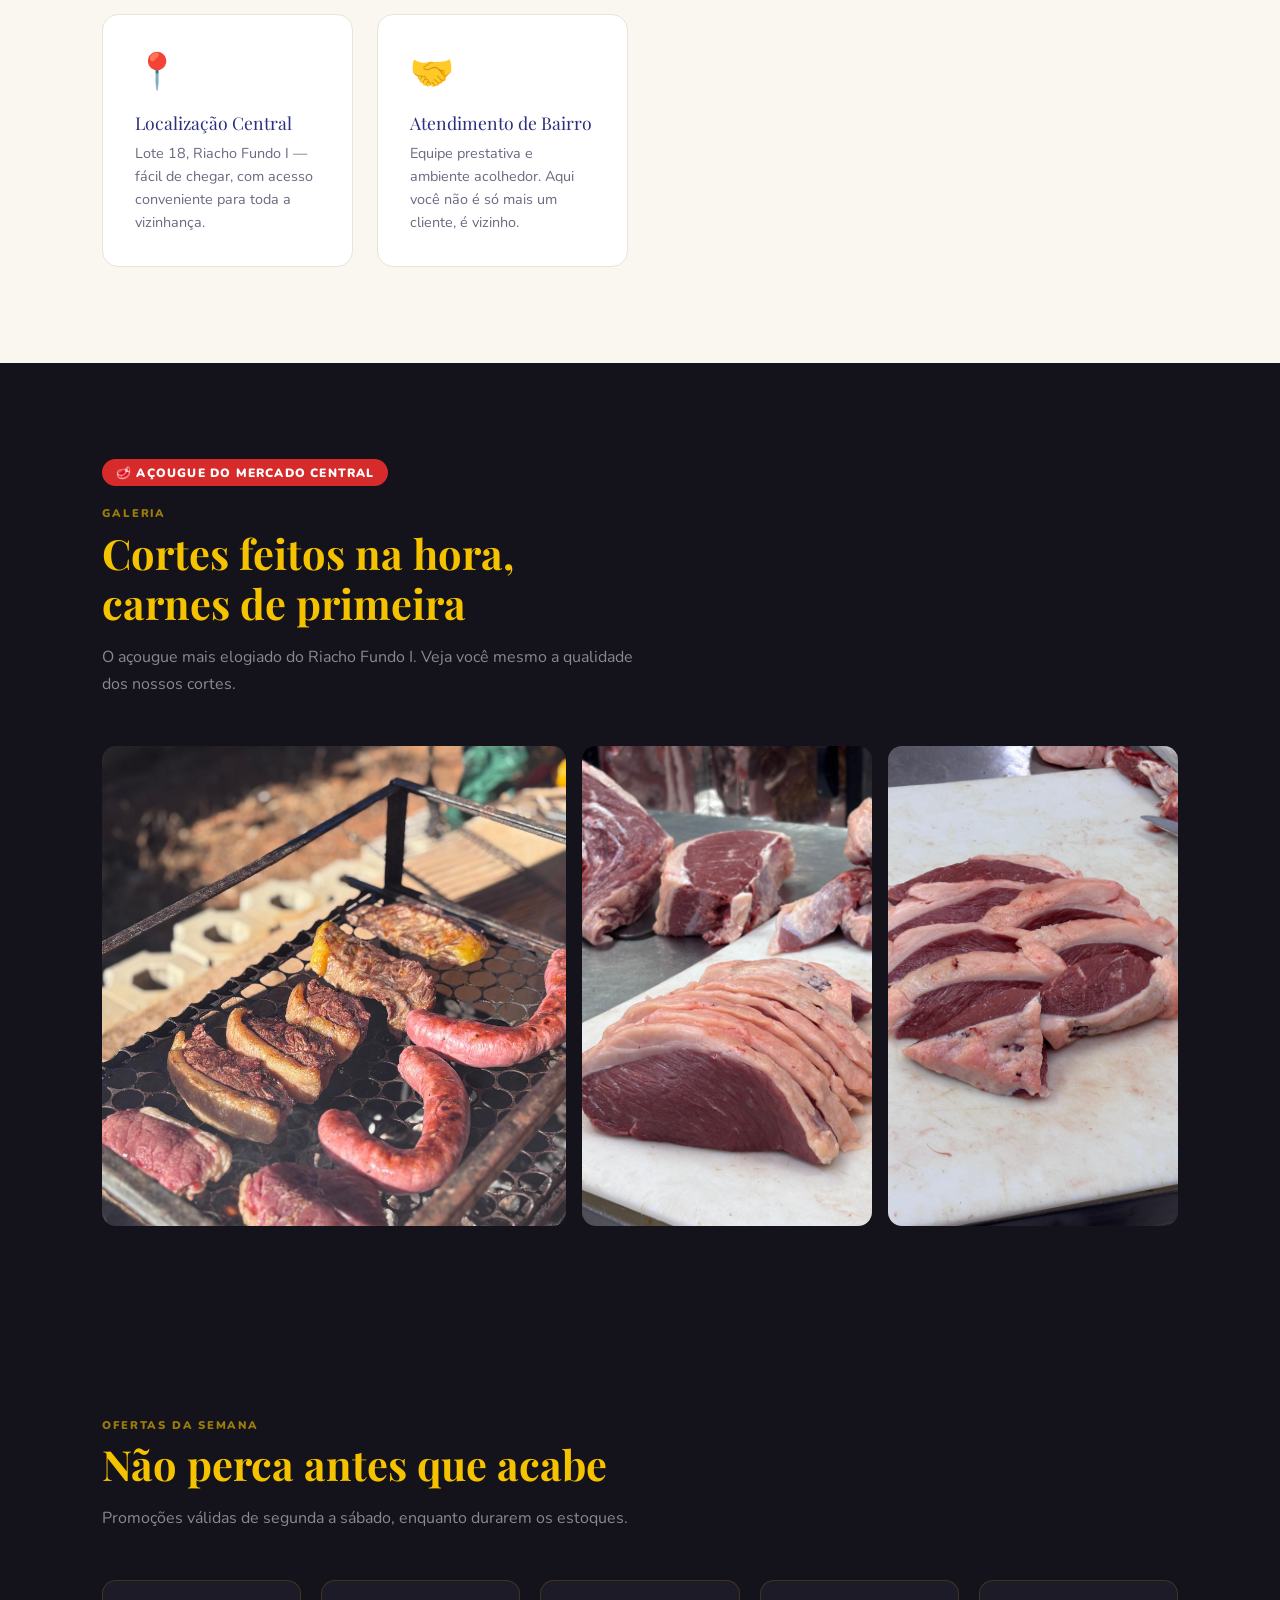
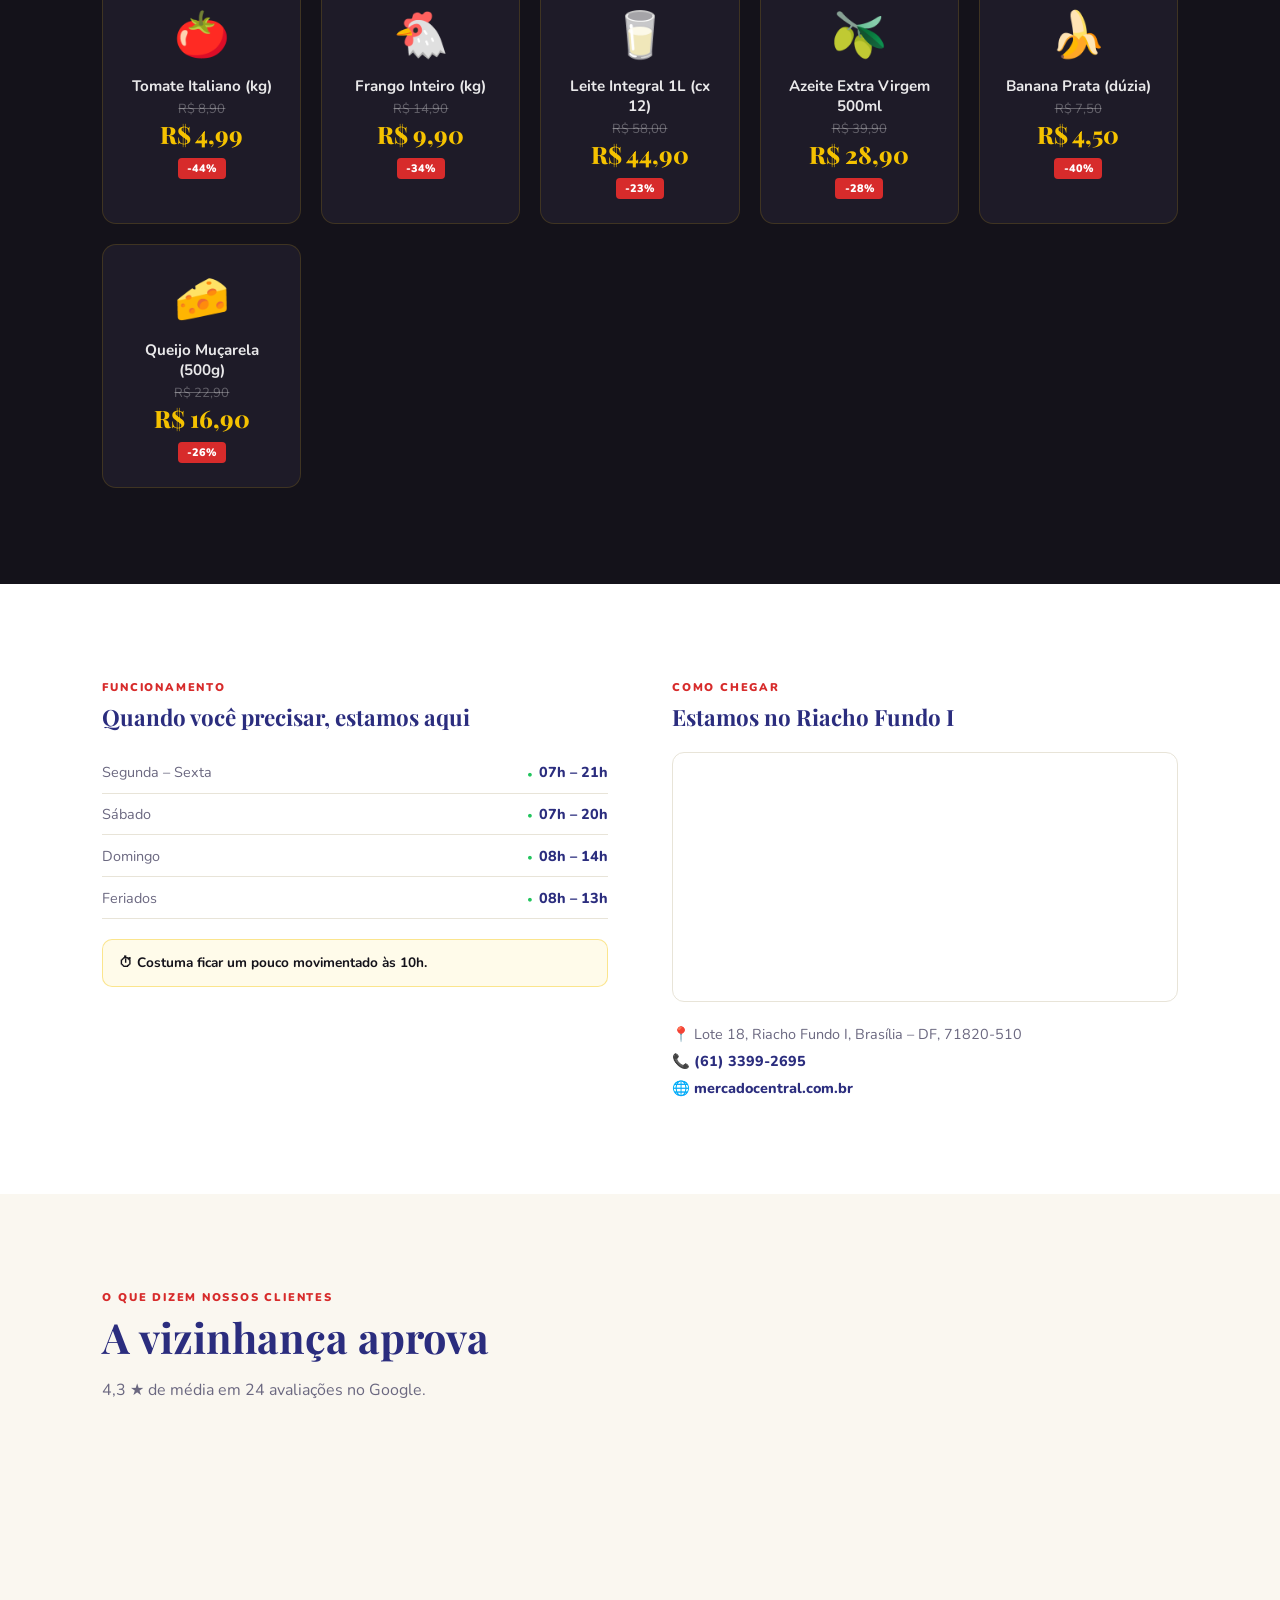
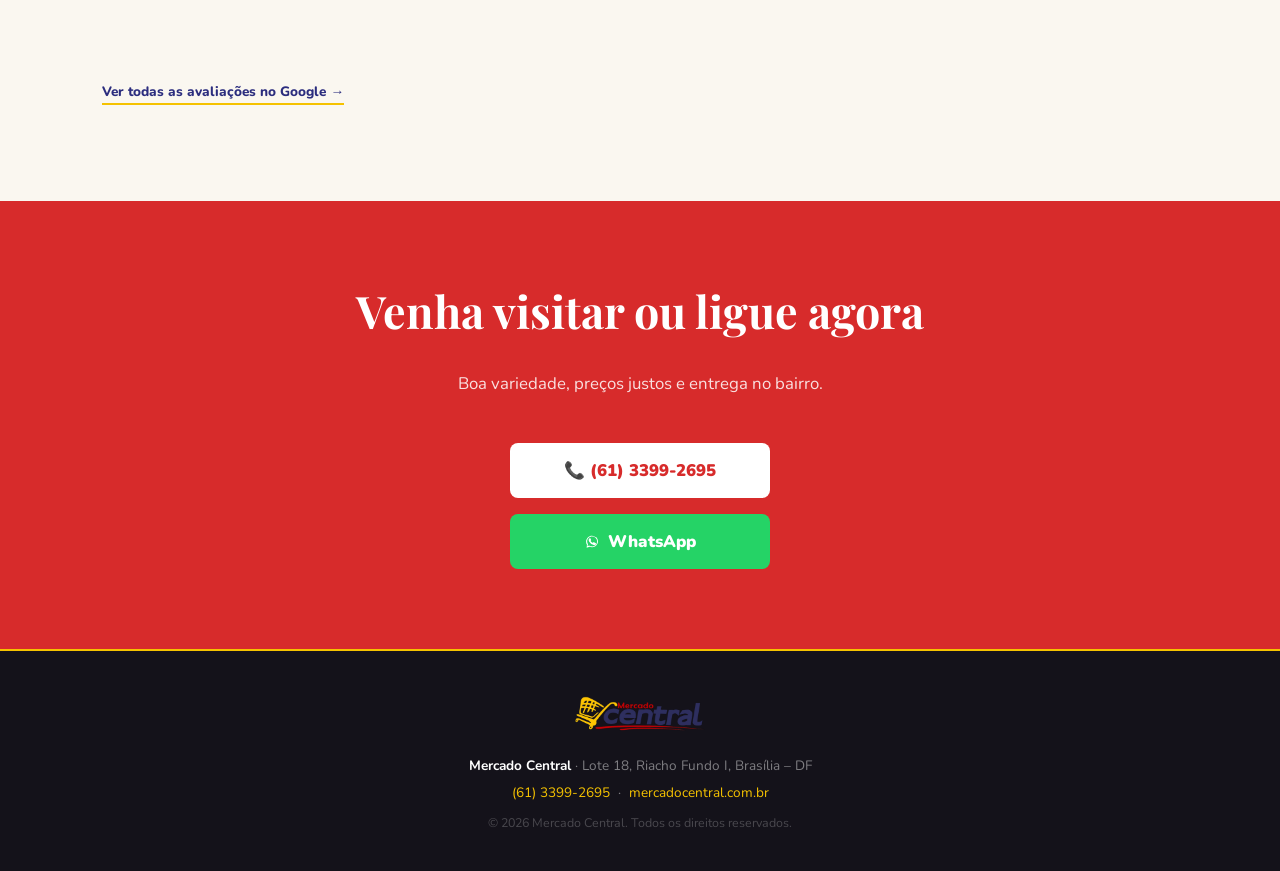
==== commit 97d9349f: "atualizaçoes" ====
--- a/index.html
+++ b/index.html
@@ -4,6 +4,7 @@
   <meta charset="UTF-8" />
   <meta name="viewport" content="width=device-width, initial-scale=1.0" />
   <title>Mercado Central — Riacho Fundo I, Brasília</title>
+  <link rel="icon" type="image/png" href="img/logo.png" />
   <link href="https://fonts.googleapis.com/css2?family=Nunito:wght@400;600;700;800;900&family=Playfair+Display:wght@700;800&display=swap" rel="stylesheet" />
   <link rel="stylesheet" href="mercado.css" />
 </head>
@@ -31,17 +32,17 @@
     </a>
   </div>
 
-  <button class="hamb-btn" id="hambBtn" aria-label="Abrir menu" aria-expanded="false" onclick="toggleMobileMenu()">
+  <button class="hamb-btn" id="hambBtn" aria-label="Abrir menu" aria-expanded="false">
     <span></span><span></span><span></span>
   </button>
 </nav>
 
 <div class="mobile-menu" id="mobileMenu">
   <ul>
-    <li><a href="#diferenciais" onclick="closeMobileMenu()">Sobre</a></li>
-    <li><a href="#promocoes" onclick="closeMobileMenu()">Promoções</a></li>
-    <li><a href="#horarios" onclick="closeMobileMenu()">Horários</a></li>
-    <li><a href="#depoimentos" onclick="closeMobileMenu()">Avaliações</a></li>
+    <li><a href="#diferenciais">Sobre</a></li>
+    <li><a href="#promocoes">Promoções</a></li>
+    <li><a href="#horarios">Horários</a></li>
+    <li><a href="#depoimentos">Avaliações</a></li>
     <li class="mobile-menu-buttons">
       <a class="nav-cta" href="tel:+556133992695">Ligar agora</a>
       <a class="nav-wpp" href="https://api.whatsapp.com/send?phone=5561999222941" target="_blank" rel="noopener">WhatsApp</a>
@@ -322,6 +323,6 @@
     <p style="margin-top:.75rem;font-size:.78rem;opacity:.5;">© 2026 Mercado Central. Todos os direitos reservados.</p>
   </footer>
 
-  <script src="script.js"></script>
+  <script src="mercado.js"></script>
 </body>
-</html>git commit -m "first commit"+</html>
--- a/mercado.css
+++ b/mercado.css
@@ -329,17 +329,13 @@
 @media (max-width: 768px) {
   .hero { grid-template-columns: 1fr; padding: 5rem 6% 3rem; text-align: center; }
   .hero-sub { margin: 0 auto 2rem; }
+  .hero-eyebrow { margin: 0 auto 1rem; }
   .hero-actions { justify-content: center; }
   .nav-links, .nav-buttons { display: none; }
   .hamb-btn { display: flex; }
   .mobile-menu { display: block; }
   .info-grid { grid-template-columns: 1fr; gap: 2.5rem; }
   section { padding: 4rem 6%; }
-  .galeria-destaque {
-    grid-template-columns: 1fr;
-    grid-template-rows: 260px 200px 200px;
-  }
-  .galeria-destaque .foto .legenda { opacity: 1; }
 }
 @media (prefers-reduced-motion: reduce) {
   .esteira-track { animation-duration: 60s; }
@@ -410,4 +406,13 @@
   position: absolute; top: 1.5rem; right: 2rem;
   color: #fff; font-size: 2rem; cursor: pointer;
   background: none; border: none; line-height: 1;
+}
+
+/* GALERIA AÇOUGUE — ajuste mobile (precisa vir DEPOIS da regra base acima) */
+@media (max-width: 768px) {
+  .galeria-destaque {
+    grid-template-columns: 1fr;
+    grid-template-rows: 260px 200px 200px;
+  }
+  .galeria-destaque .foto .legenda { opacity: 1; }
 }
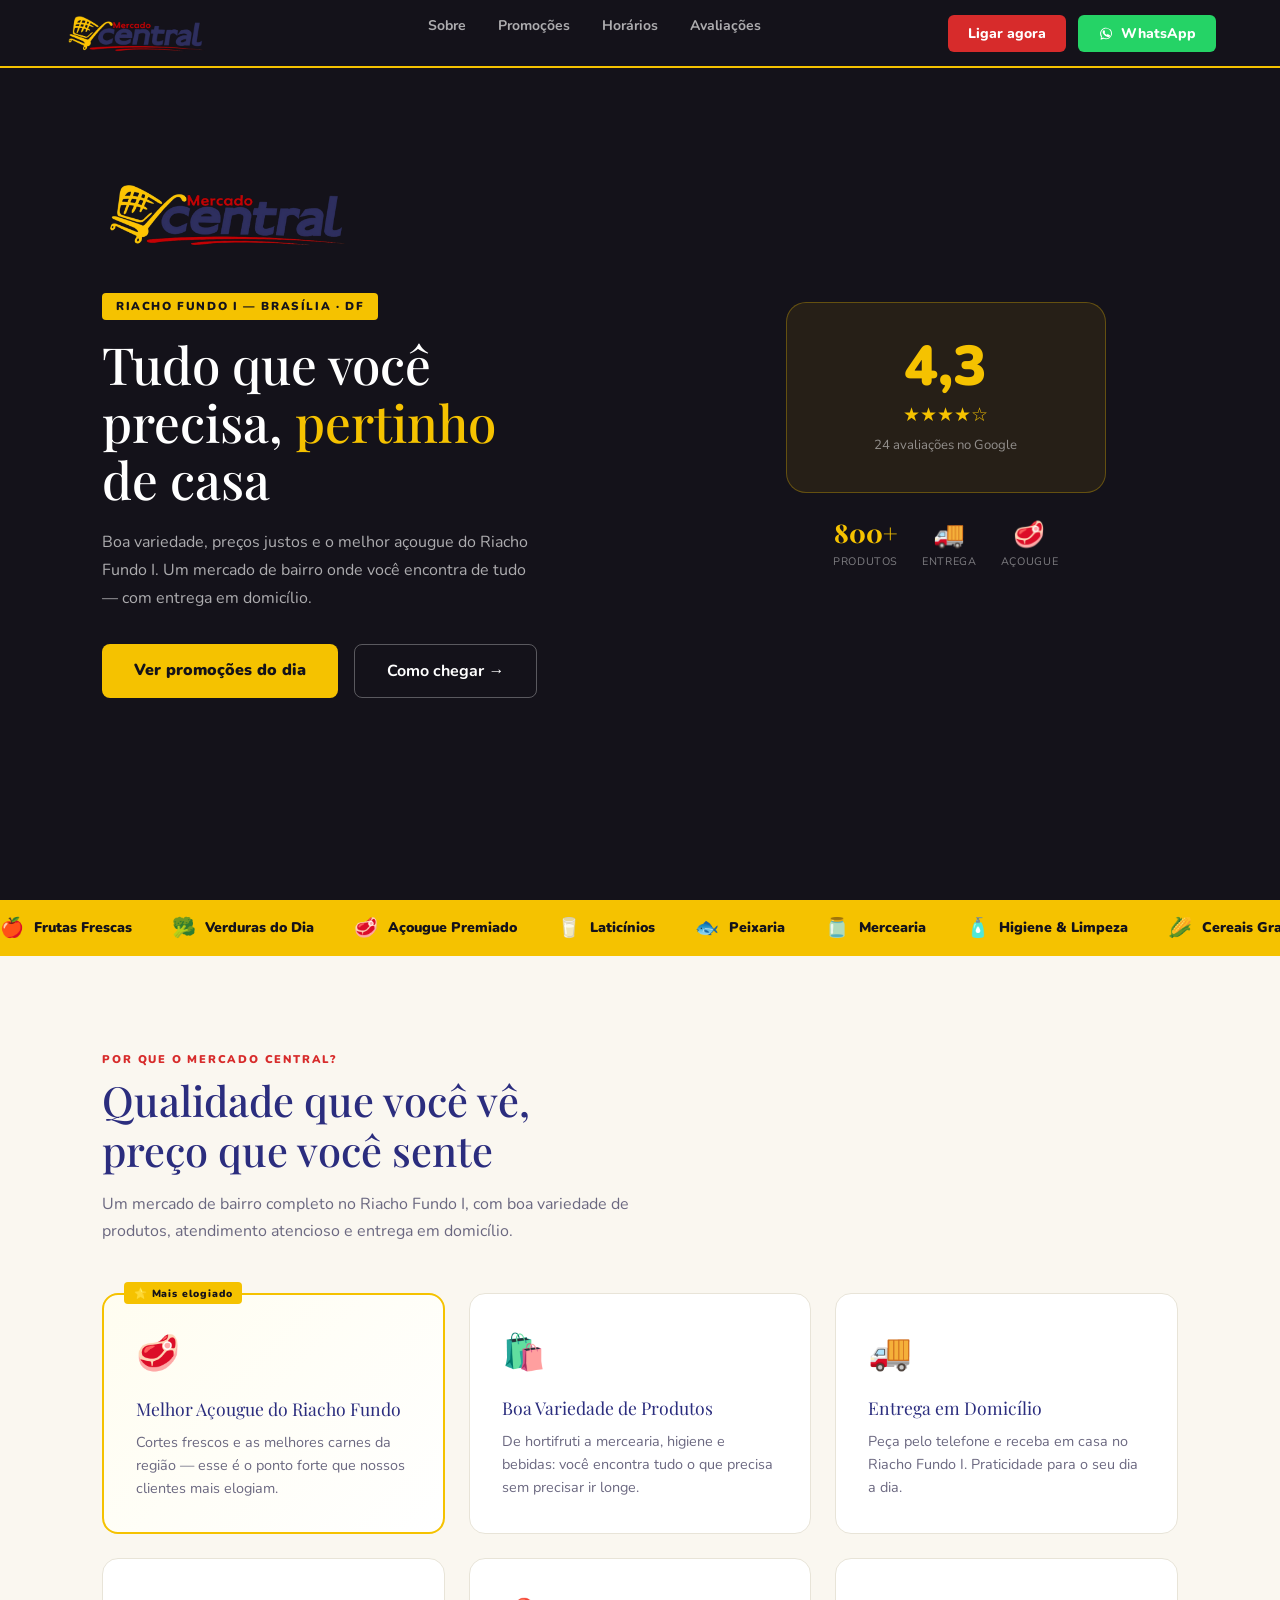
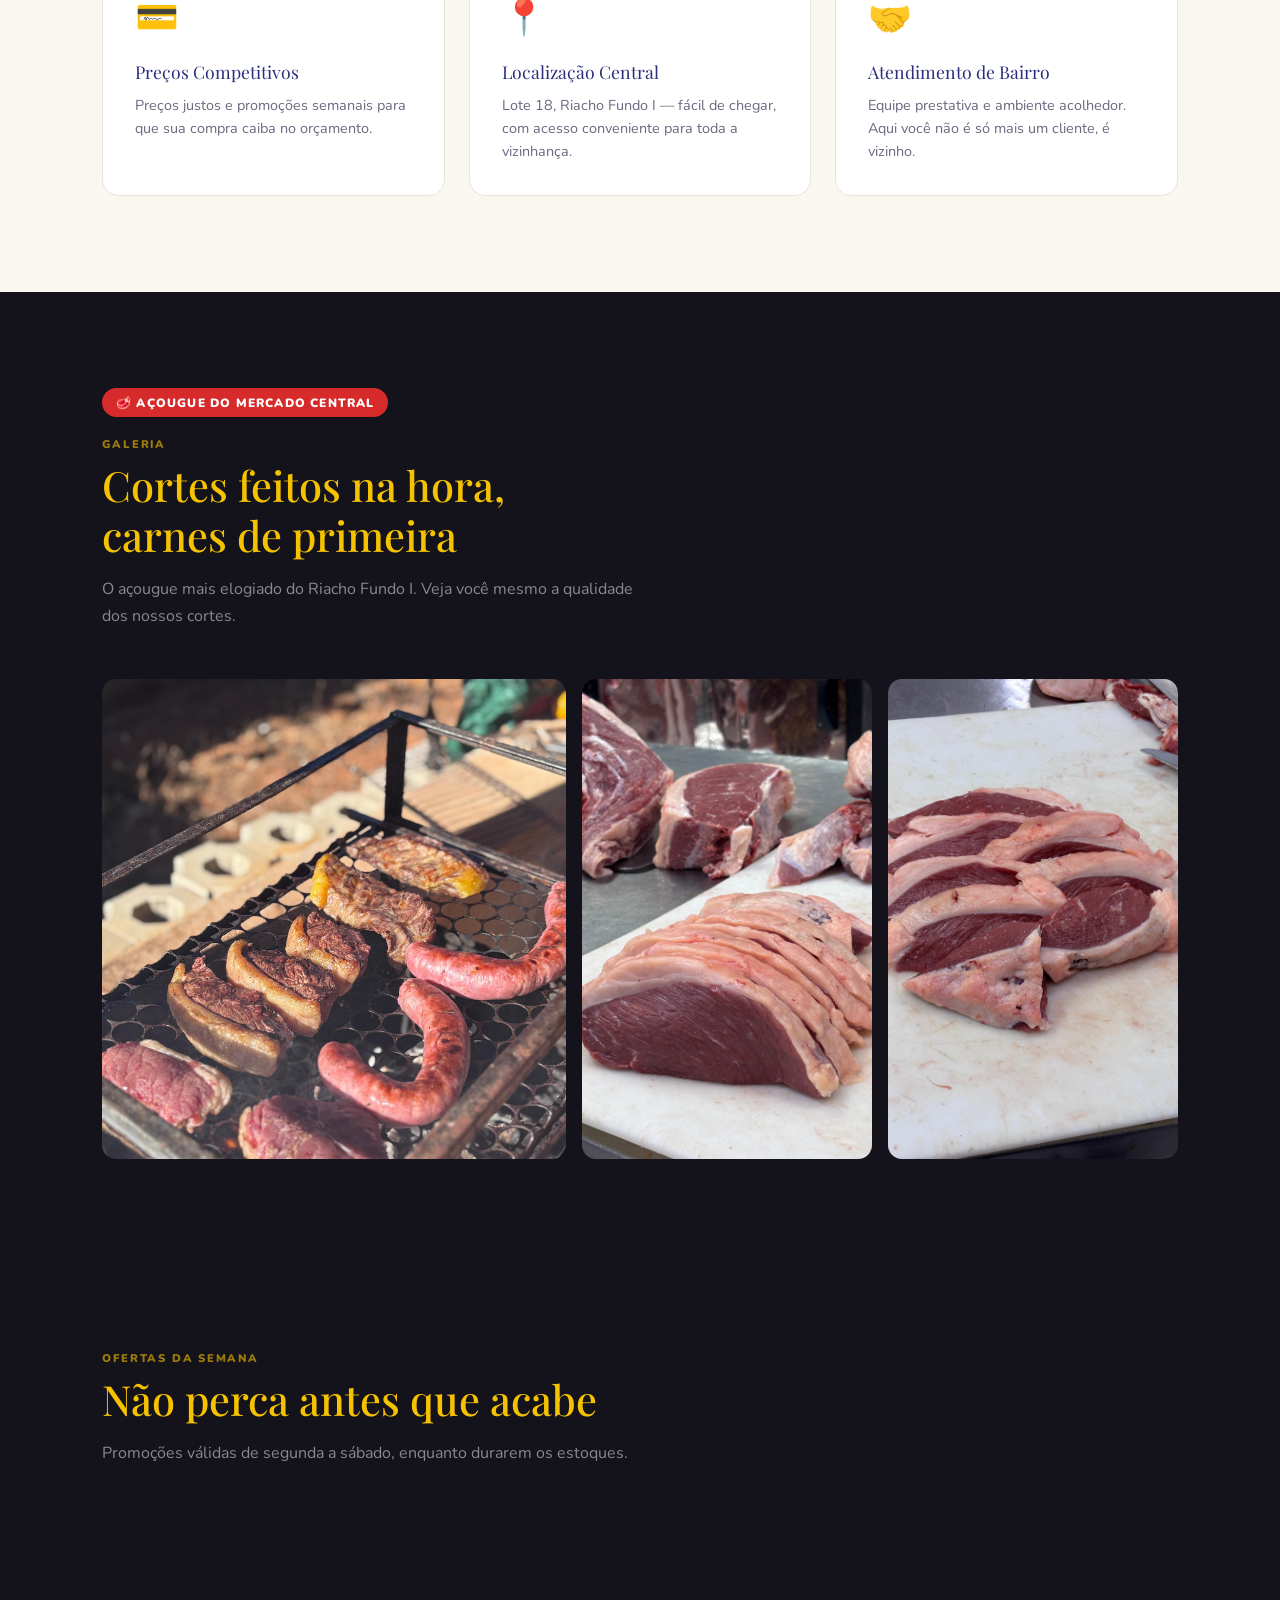
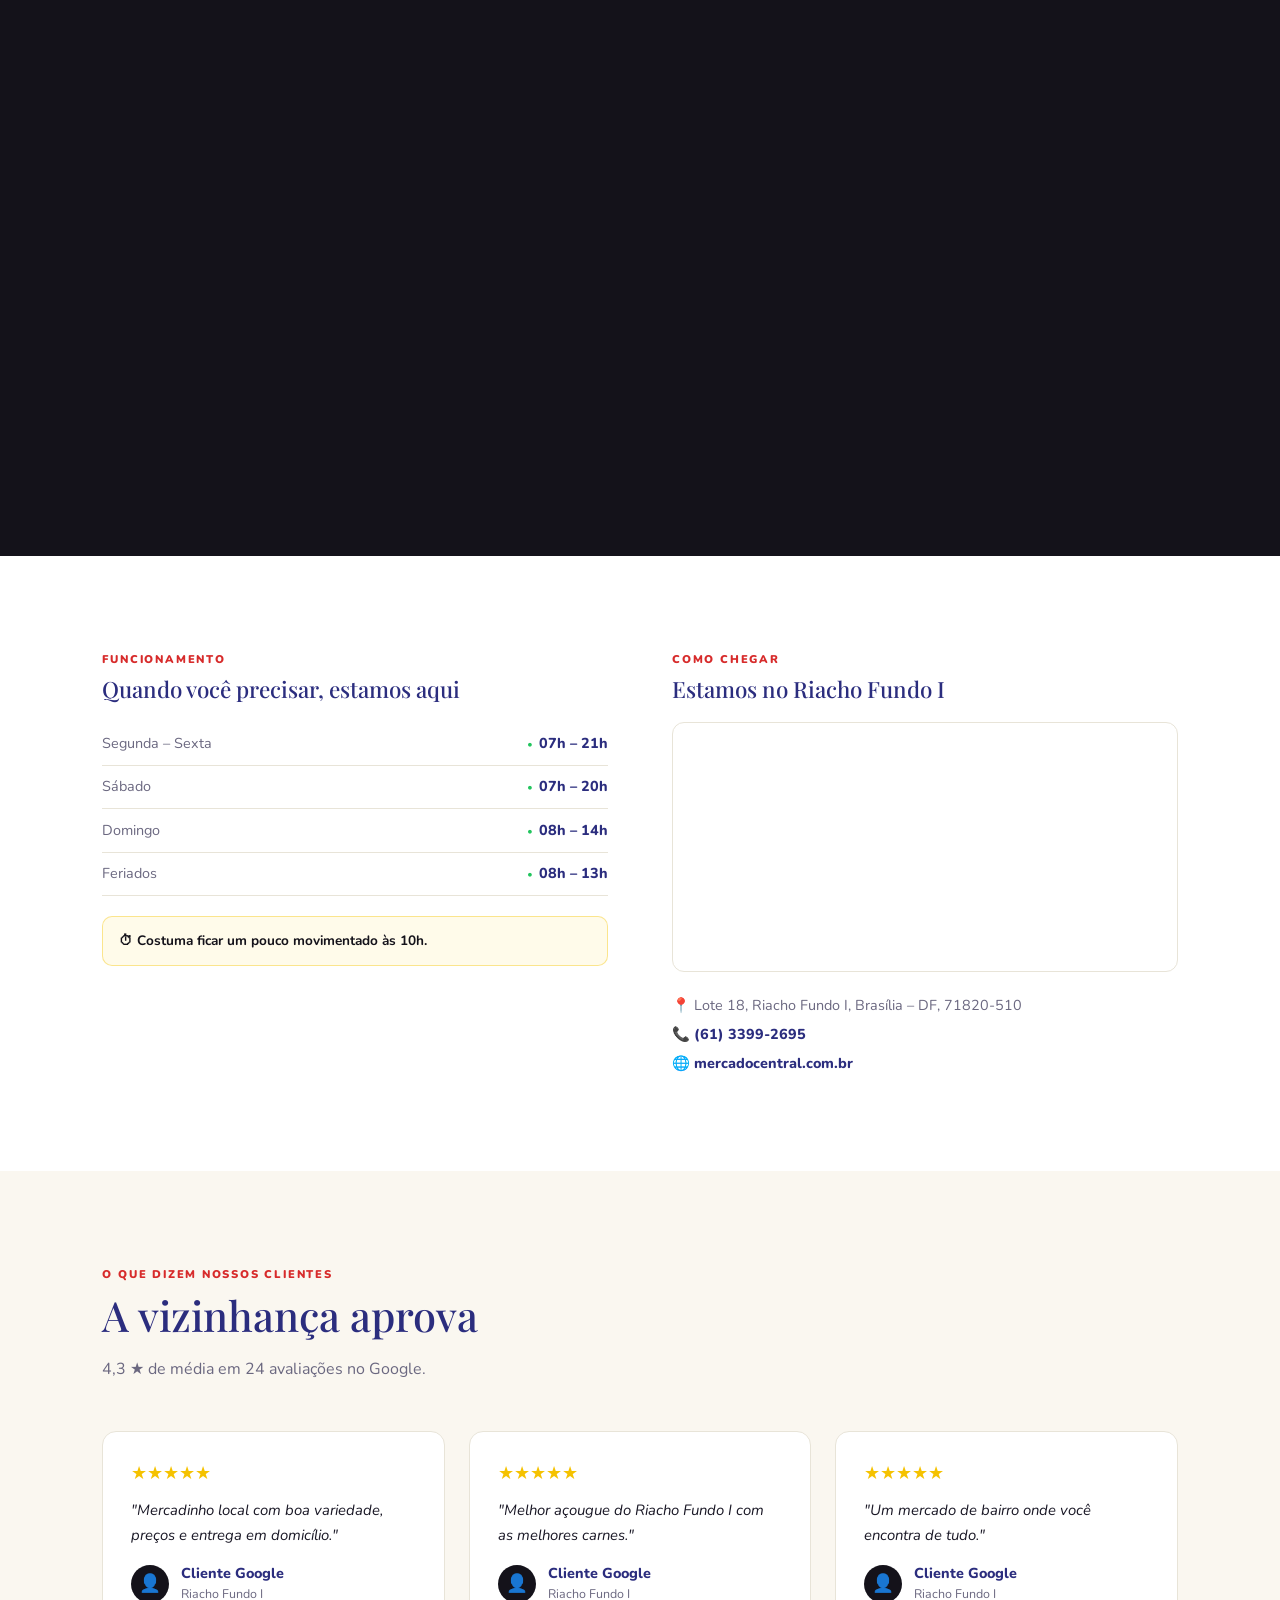
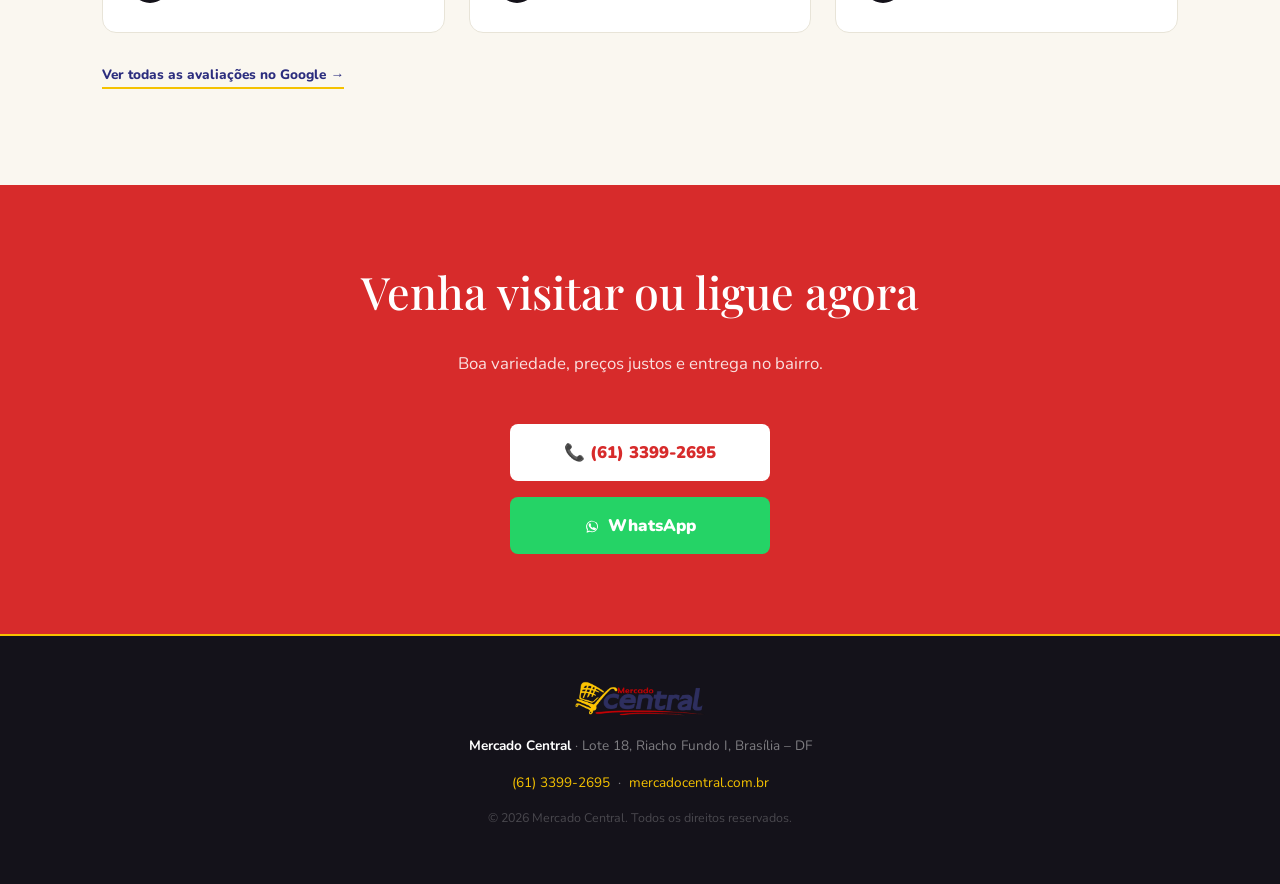
==== commit 8eb497f0: "atualizaçoes" ====
--- a/index.html
+++ b/index.html
@@ -3,12 +3,16 @@
 <head>
   <meta charset="UTF-8" />
   <meta name="viewport" content="width=device-width, initial-scale=1.0" />
-  <title>Mercado Central — Riacho Fundo I, Brasília</title>
+  <title>Mercado Central</title>
   <link rel="icon" type="image/png" href="img/logo.png" />
   <link href="https://fonts.googleapis.com/css2?family=Nunito:wght@400;600;700;800;900&family=Playfair+Display:wght@700;800&display=swap" rel="stylesheet" />
-  <link rel="stylesheet" href="mercado.css" />
+  <link href="https://cdn.jsdelivr.net/npm/bootstrap@5.3.3/dist/css/bootstrap.min.css" rel="stylesheet" />
+  <link rel="stylesheet" href="css/style.css" />
 </head>
 <body>
+
+  <!-- CABEÇALHO -->
+  <header>
 
   <!-- NAV -->
   <nav>
@@ -49,6 +53,29 @@
     </li>
   </ul>
 </div>
+
+  </header>
+
+  <main>
+  <button class="hamb-btn" id="hambBtn" aria-label="Abrir menu" aria-expanded="false">
+    <span></span><span></span><span></span>
+  </button>
+</nav>
+
+<div class="mobile-menu" id="mobileMenu">
+  <ul>
+    <li><a href="#diferenciais">Sobre</a></li>
+    <li><a href="#promocoes">Promoções</a></li>
+    <li><a href="#horarios">Horários</a></li>
+    <li><a href="#depoimentos">Avaliações</a></li>
+    <li class="mobile-menu-buttons">
+      <a class="nav-cta" href="tel:+556133992695">Ligar agora</a>
+      <a class="nav-wpp" href="https://api.whatsapp.com/send?phone=5561999222941" target="_blank" rel="noopener">WhatsApp</a>
+    </li>
+  </ul>
+</div>
+
+  <main>
 
   <!-- HERO -->
   <section class="hero">
@@ -115,36 +142,50 @@
     <div class="section-label">Por que o Mercado Central?</div>
     <h2 class="section-title">Qualidade que você vê,<br>preço que você sente</h2>
     <p class="section-sub">Um mercado de bairro completo no Riacho Fundo I, com boa variedade de produtos, atendimento atencioso e entrega em domicílio.</p>
-    <div class="cards-grid">
-      <div class="card card-destaque">
-        <div class="card-ico">🥩</div>
-        <div class="card-title">Melhor Açougue do Riacho Fundo</div>
-        <div class="card-desc">Cortes frescos e as melhores carnes da região — esse é o ponto forte que nossos clientes mais elogiam.</div>
-      </div>
-      <div class="card">
-        <div class="card-ico">🛍️</div>
-        <div class="card-title">Boa Variedade de Produtos</div>
-        <div class="card-desc">De hortifruti a mercearia, higiene e bebidas: você encontra tudo o que precisa sem precisar ir longe.</div>
-      </div>
-      <div class="card">
-        <div class="card-ico">🚚</div>
-        <div class="card-title">Entrega em Domicílio</div>
-        <div class="card-desc">Peça pelo telefone e receba em casa no Riacho Fundo I. Praticidade para o seu dia a dia.</div>
-      </div>
-      <div class="card">
-        <div class="card-ico">💳</div>
-        <div class="card-title">Preços Competitivos</div>
-        <div class="card-desc">Preços justos e promoções semanais para que sua compra caiba no orçamento.</div>
-      </div>
-      <div class="card">
-        <div class="card-ico">📍</div>
-        <div class="card-title">Localização Central</div>
-        <div class="card-desc">Lote 18, Riacho Fundo I — fácil de chegar, com acesso conveniente para toda a vizinhança.</div>
-      </div>
-      <div class="card">
-        <div class="card-ico">🤝</div>
-        <div class="card-title">Atendimento de Bairro</div>
-        <div class="card-desc">Equipe prestativa e ambiente acolhedor. Aqui você não é só mais um cliente, é vizinho.</div>
+    <div class="container">
+      <div class="row g-4">
+        <div class="col-12 col-md-6 col-lg-4">
+          <div class="card card-destaque h-100">
+            <div class="card-ico">🥩</div>
+            <div class="card-title">Melhor Açougue do Riacho Fundo</div>
+            <div class="card-desc">Cortes frescos e as melhores carnes da região — esse é o ponto forte que nossos clientes mais elogiam.</div>
+          </div>
+        </div>
+        <div class="col-12 col-md-6 col-lg-4">
+          <div class="card h-100">
+            <div class="card-ico">🛍️</div>
+            <div class="card-title">Boa Variedade de Produtos</div>
+            <div class="card-desc">De hortifruti a mercearia, higiene e bebidas: você encontra tudo o que precisa sem precisar ir longe.</div>
+          </div>
+        </div>
+        <div class="col-12 col-md-6 col-lg-4">
+          <div class="card h-100">
+            <div class="card-ico">🚚</div>
+            <div class="card-title">Entrega em Domicílio</div>
+            <div class="card-desc">Peça pelo telefone e receba em casa no Riacho Fundo I. Praticidade para o seu dia a dia.</div>
+          </div>
+        </div>
+        <div class="col-12 col-md-6 col-lg-4">
+          <div class="card h-100">
+            <div class="card-ico">💳</div>
+            <div class="card-title">Preços Competitivos</div>
+            <div class="card-desc">Preços justos e promoções semanais para que sua compra caiba no orçamento.</div>
+          </div>
+        </div>
+        <div class="col-12 col-md-6 col-lg-4">
+          <div class="card h-100">
+            <div class="card-ico">📍</div>
+            <div class="card-title">Localização Central</div>
+            <div class="card-desc">Lote 18, Riacho Fundo I — fácil de chegar, com acesso conveniente para toda a vizinhança.</div>
+          </div>
+        </div>
+        <div class="col-12 col-md-6 col-lg-4">
+          <div class="card h-100">
+            <div class="card-ico">🤝</div>
+            <div class="card-title">Atendimento de Bairro</div>
+            <div class="card-desc">Equipe prestativa e ambiente acolhedor. Aqui você não é só mais um cliente, é vizinho.</div>
+          </div>
+        </div>
       </div>
     </div>
   </section>
@@ -157,23 +198,23 @@
   <p class="section-sub">O açougue mais elogiado do Riacho Fundo I. Veja você mesmo a qualidade dos nossos cortes.</p>
 
   <div class="galeria-destaque">
-    <div class="foto foto-principal" onclick="abrirLightbox(this)">
+    <div class="foto foto-principal" role="button" tabindex="0" aria-label="Ampliar foto: Churrasco com carnes do Mercado Central" onclick="abrirLightbox(this)" onkeydown="ativarLightboxTeclado(event, this)">
       <img src="img/churrasco.jpeg" alt="Churrasco com carnes do Mercado Central" />
       <div class="legenda">🔥 Do nosso açougue direto para a sua grelha</div>
     </div>
-    <div class="foto foto-secundaria" onclick="abrirLightbox(this)">
+    <div class="foto foto-secundaria" role="button" tabindex="0" aria-label="Ampliar foto: Cortes frescos do açougue" onclick="abrirLightbox(this)" onkeydown="ativarLightboxTeclado(event, this)">
       <img src="img/carne1.jpeg" alt="Cortes frescos do açougue" />
       <div class="legenda">Cortes variados frescos do dia</div>
     </div>
-    <div class="foto foto-secundaria" onclick="abrirLightbox(this)">
+    <div class="foto foto-secundaria" role="button" tabindex="0" aria-label="Ampliar foto: Corte em leque aberto" onclick="abrirLightbox(this)" onkeydown="ativarLightboxTeclado(event, this)">
       <img src="img/carne2.jpeg" alt="Corte em leque aberto" />
       <div class="legenda">Corte especial em leque</div>
     </div>
   </div>
 
   <!-- Lightbox -->
-  <div class="lightbox" id="lightbox" onclick="fecharLightbox()">
-    <button class="lightbox-fechar" onclick="fecharLightbox()">✕</button>
+  <div class="lightbox" id="lightbox" role="dialog" aria-modal="true" aria-label="Foto ampliada" onclick="fecharLightbox()">
+    <button class="lightbox-fechar" aria-label="Fechar foto ampliada" onclick="fecharLightbox()">✕</button>
     <img id="lightbox-img" src="" alt="Foto ampliada" />
   </div>
 </section>
@@ -310,6 +351,8 @@
 
 </section>
 
+  </main>
+
   <!-- FOOTER -->
   <footer>
     <div class="footer-logo">
@@ -323,6 +366,6 @@
     <p style="margin-top:.75rem;font-size:.78rem;opacity:.5;">© 2026 Mercado Central. Todos os direitos reservados.</p>
   </footer>
 
-  <script src="mercado.js"></script>
+  <script src="js/script.js"></script>
 </body>
 </html>
--- a/css/style.css
+++ b/css/style.css
@@ -0,0 +1,420 @@
+*, *::before, *::after { box-sizing: border-box; margin: 0; padding: 0; }
+
+:root {
+  --escuro:      #14121A;
+  --escuro2:     #1E1B28;
+  --amarelo:     #F5C200;
+  --vermelho:    #D72B2B;
+  --azul-logo:   #2B2D7E;
+  --creme:       #FAF7F0;
+  --branco:      #FFFFFF;
+  --texto:       #1A1826;
+  --texto-suave: #6B6880;
+  --borda:       #E8E4D8;
+}
+
+html { scroll-behavior: smooth; }
+body { font-family: 'Nunito', sans-serif; background: var(--creme); color: var(--texto); overflow-x: hidden; }
+
+/* NAV */
+nav {
+  position: fixed; top: 0; width: 100%; z-index: 100;
+  background: var(--escuro);
+  display: flex; align-items: center; justify-content: space-between;
+  padding: 0 5%; height: 68px;
+  border-bottom: 2px solid var(--amarelo);
+}
+.nav-logo img { height: 46px; object-fit: contain; }
+.nav-links { display: flex; gap: 2rem; list-style: none; }
+.nav-links a { color: rgba(255,255,255,.65); text-decoration: none; font-size: .875rem; font-weight: 700; transition: color .2s; }
+.nav-links a:hover { color: var(--amarelo); }
+.nav-cta {
+  background: var(--vermelho); color: #fff; border: none;
+  padding: .5rem 1.25rem; border-radius: 6px;
+  font-weight: 800; font-size: .875rem;
+  text-decoration: none; transition: opacity .2s;
+}
+.nav-cta:hover { opacity: .85; }
+
+.nav-wpp {
+  display: inline-flex;
+  align-items: center;
+  gap: .45rem;
+  background: #25D366;
+  color: #fff;
+  border: none;
+  padding: .5rem 1.25rem;
+  border-radius: 6px;
+  font-weight: 800;
+  font-size: .875rem;
+  text-decoration: none;
+  transition: opacity .2s;
+}
+.nav-wpp:hover { opacity: .85; }
+.nav-buttons {
+  display: flex;
+  align-items: center;
+  gap: .75rem;
+}
+
+/* MENU HAMBÚRGUER (mobile) */
+.hamb-btn {
+  display: none;
+  width: 34px; height: 34px;
+  flex-direction: column; justify-content: center; align-items: center; gap: 5px;
+  background: none; border: none; cursor: pointer; padding: 0;
+}
+.hamb-btn span {
+  width: 22px; height: 2px; background: #fff; border-radius: 2px;
+  transition: transform .25s, opacity .25s;
+}
+.hamb-btn.ativo span:nth-child(1) { transform: translateY(7px) rotate(45deg); }
+.hamb-btn.ativo span:nth-child(2) { opacity: 0; }
+.hamb-btn.ativo span:nth-child(3) { transform: translateY(-7px) rotate(-45deg); }
+
+.mobile-menu {
+  display: none;
+  position: fixed; top: 68px; left: 0; right: 0;
+  background: var(--escuro);
+  max-height: 0; overflow: hidden;
+  transition: max-height .3s ease;
+  z-index: 99;
+  border-bottom: 2px solid var(--amarelo);
+}
+.mobile-menu.aberto { max-height: 360px; }
+.mobile-menu ul { list-style: none; padding: .5rem 0; }
+.mobile-menu li a {
+  display: block; padding: .85rem 1.5rem;
+  color: rgba(255,255,255,.8); text-decoration: none;
+  font-size: .9rem; font-weight: 700;
+  border-bottom: 1px solid rgba(255,255,255,.07);
+}
+.mobile-menu li a:hover { color: var(--amarelo); }
+.mobile-menu-buttons {
+  display: flex; gap: .75rem;
+  padding: 1rem 1.5rem;
+}
+.mobile-menu-buttons .nav-cta,
+.mobile-menu-buttons .nav-wpp {
+  flex: 1; justify-content: center; text-align: center;
+}
+
+/* HERO */
+.hero {
+  min-height: 100vh; padding-top: 68px;
+  background: var(--escuro);
+  display: grid; grid-template-columns: 1fr 1fr; align-items: center;
+  padding-left: 8%; padding-right: 5%; gap: 2rem;
+  position: relative; overflow: hidden;
+}
+
+.hero-text { color: #fff; position: relative; }
+.hero-logo-wrap {
+  margin-bottom: 2rem;
+  display: inline-block;
+}
+.hero-logo-wrap img { height: 80px; object-fit: contain; display: block; }
+.hero-eyebrow {
+  display: block;       /* era inline-block */
+  width: fit-content;   /* impede que ela estique 100% da largura */
+  background: var(--amarelo);
+  color: var(--escuro);
+  font-size: .72rem;
+  font-weight: 900;
+  letter-spacing: .14em;
+  text-transform: uppercase;
+  padding: .3rem .85rem;
+  border-radius: 4px;
+  margin-bottom: 1rem;
+}
+
+.hero-title {
+  font-family: 'Playfair Display', serif;
+  font-size: clamp(2rem, 4vw, 3.4rem);
+  line-height: 1.12; margin-bottom: 1.25rem; color: #fff;
+}
+.hero-title em { font-style: normal; color: var(--amarelo); }
+.hero-title span { display: block; }
+.hero-sub { font-size: 1rem; color: rgba(255,255,255,.65); line-height: 1.75; max-width: 440px; margin-bottom: 2rem; }
+.hero-actions { display: flex; gap: 1rem; flex-wrap: wrap; }
+
+.btn-primary {
+  background: var(--amarelo); color: var(--escuro); border: none;
+  padding: .85rem 2rem; border-radius: 8px;
+  font-weight: 900; font-size: 1rem;
+  text-decoration: none; display: inline-block;
+  transition: transform .15s, opacity .2s;
+}
+.btn-primary:hover { transform: translateY(-2px); opacity: .9; }
+.btn-ghost {
+  background: transparent; color: #fff;
+  border: 1.5px solid rgba(255,255,255,.3);
+  padding: .85rem 2rem; border-radius: 8px;
+  font-weight: 700; font-size: 1rem;
+  text-decoration: none; display: inline-block;
+  transition: border-color .2s, color .2s;
+}
+.btn-ghost:hover { border-color: var(--amarelo); color: var(--amarelo); }
+
+.hero-visual { display: flex; flex-direction: column; align-items: center; gap: 1.25rem; }
+.hero-card {
+  background: rgba(245,194,0,.08);
+  border: 1.5px solid rgba(245,194,0,.3);
+  border-radius: 20px; padding: 2.25rem 2rem; text-align: center;
+  width: 100%; max-width: 320px;
+}
+.rating-big { font-size: 3.5rem; font-weight: 900; color: var(--amarelo); line-height: 1; }
+.rating-stars { color: var(--amarelo); font-size: 1.2rem; margin: .4rem 0; }
+.rating-label { color: rgba(255,255,255,.5); font-size: .82rem; }
+.hero-stats { display: flex; gap: 1.5rem; max-width: 320px; justify-content: center; }
+.stat { text-align: center; }
+.stat-num { font-family: 'Playfair Display', serif; font-size: 1.6rem; color: var(--amarelo); font-weight: 800; }
+.stat-label { font-size: .68rem; color: rgba(255,255,255,.45); letter-spacing: .06em; text-transform: uppercase; margin-top: .15rem; }
+
+/* HERO — ANIMAÇÃO DE ENTRADA EM CASCATA */
+.drop {
+  opacity: 0;
+  transform: translateY(-28px);
+  animation: dropIn .65s cubic-bezier(.2,.7,.3,1) forwards;
+}
+@keyframes dropIn {
+  to { opacity: 1; transform: translateY(0); }
+}
+
+.hero-logo-wrap { animation-delay: 0s; }
+.hero-eyebrow   { animation-delay: .15s; }
+.hero-title .linha1 { animation-delay: .30s; }
+.hero-title .linha2 { animation-delay: .42s; }
+.hero-title .linha3 { animation-delay: .54s; }
+.hero-sub       { animation-delay: .68s; }
+.hero-actions   { animation-delay: .82s; }
+.hero-card      { animation-delay: .35s; }
+.hero-stats     { animation-delay: .50s; }
+
+/* ESTEIRA */
+.esteira-wrap { background: var(--amarelo); padding: .85rem 0; overflow: hidden; }
+.esteira-track {
+  display: flex; gap: 2.5rem; width: max-content;
+  animation: esteira 22s linear infinite;
+}
+@keyframes esteira {
+  from { transform: translateX(0); }
+  to   { transform: translateX(-50%); }
+}
+.esteira-item { flex-shrink: 0; display: flex; align-items: center; gap: .6rem; color: var(--escuro); font-weight: 900; font-size: .88rem; }
+.esteira-item .ico { font-size: 1.2rem; }
+
+/* SEÇÕES */
+section { padding: 6rem 8%; }
+.section-label { font-size: .7rem; letter-spacing: .16em; text-transform: uppercase; color: var(--vermelho); font-weight: 900; margin-bottom: .4rem; }
+.section-title { font-family: 'Playfair Display', serif; font-size: clamp(1.75rem, 3.5vw, 2.6rem); color: var(--azul-logo); line-height: 1.2; margin-bottom: 1rem; }
+.section-sub { color: var(--texto-suave); font-size: 1rem; line-height: 1.7; max-width: 560px; margin-bottom: 3rem; }
+
+/* DIFERENCIAIS */
+.diferenciais { background: var(--creme); }
+/* Sections já têm padding lateral próprio (.section { padding: 6rem 8% }),
+   então o .container do Bootstrap usado dentro delas não precisa de padding/max-width extra */
+.diferenciais .container { max-width: 100%; padding-left: 0; padding-right: 0; }
+.card { background: #fff; border: 1px solid var(--borda); border-radius: 16px; padding: 2rem; transition: transform .2s, box-shadow .2s; }
+.card:hover { transform: translateY(-4px); box-shadow: 0 12px 32px rgba(43,45,126,.1); }
+.card-ico { font-size: 2.2rem; margin-bottom: 1rem; }
+.card-title { font-family: 'Playfair Display', serif; font-size: 1.1rem; color: var(--azul-logo); margin-bottom: .5rem; }
+.card-desc { font-size: .9rem; color: var(--texto-suave); line-height: 1.6; }
+.card-destaque { border: 2px solid var(--amarelo); position: relative; background: linear-gradient(135deg, #fffdf0 0%, #fff 100%); }
+.card-destaque::before {
+  content: '⭐ Mais elogiado'; position: absolute; top: -13px; left: 1.25rem;
+  background: var(--amarelo); color: var(--escuro);
+  font-size: .65rem; font-weight: 900; letter-spacing: .08em;
+  padding: .2rem .6rem; border-radius: 4px;
+}
+
+/* PROMOÇÕES */
+.promocoes { background: var(--escuro); }
+.promocoes .section-title { color: var(--amarelo); }
+.promocoes .section-label { color: rgba(245,194,0,.6); }
+.promocoes .section-sub { color: rgba(255,255,255,.5); }
+.promo-grid { display: grid; grid-template-columns: repeat(auto-fit, minmax(190px, 1fr)); gap: 1.25rem; }
+.promo-card { background: var(--escuro2); border: 1px solid rgba(245,194,0,.15); border-radius: 14px; padding: 1.5rem; text-align: center; transition: border-color .2s, transform .2s; }
+.promo-card:hover { border-color: var(--amarelo); transform: translateY(-3px); }
+.promo-emoji { font-size: 2.8rem; margin-bottom: .6rem; display: block; }
+.promo-nome { color: rgba(255,255,255,.9); font-weight: 700; font-size: .95rem; margin-bottom: .25rem; }
+.promo-de { color: rgba(255,255,255,.3); text-decoration: line-through; font-size: .82rem; }
+.promo-preco { color: var(--amarelo); font-family: 'Playfair Display', serif; font-size: 1.5rem; font-weight: 800; }
+.promo-badge { display: inline-block; background: var(--vermelho); color: #fff; font-size: .68rem; font-weight: 900; padding: .2rem .6rem; border-radius: 4px; margin-top: .5rem; }
+
+/* HORÁRIOS */
+.info-section { background: #fff; }
+.info-grid { display: grid; grid-template-columns: 1fr 1fr; gap: 4rem; align-items: start; }
+.info-block h3 { font-family: 'Playfair Display', serif; font-size: 1.4rem; color: var(--azul-logo); margin-bottom: 1.25rem; }
+.horario-row { display: flex; justify-content: space-between; padding: .65rem 0; border-bottom: 1px solid var(--borda); font-size: .9rem; }
+.horario-row:last-child { border-bottom: none; }
+.horario-dia { color: var(--texto-suave); }
+.horario-hora { font-weight: 800; color: var(--azul-logo); }
+.horario-hora.aberto::before { content: "●"; color: #22c55e; margin-right: .4rem; font-size: .55rem; vertical-align: middle; }
+.pico-aviso { margin-top: 1.25rem; padding: .85rem 1rem; background: #fffbea; border: 1px solid rgba(245,194,0,.4); border-radius: 10px; font-size: .85rem; color: var(--escuro); font-weight: 700; }
+.mapa-frame { width: 100%; height: 250px; border: none; border-radius: 12px; border: 1px solid var(--borda); }
+.contato-info { margin-top: 1rem; font-size: .9rem; color: var(--texto-suave); display: flex; flex-direction: column; gap: .45rem; }
+.contato-info a { color: var(--azul-logo); font-weight: 800; text-decoration: none; }
+.contato-info a:hover { text-decoration: underline; }
+
+/* DEPOIMENTOS */
+.depoimentos { background: var(--creme); }
+.dep-grid { display: grid; grid-template-columns: repeat(auto-fit, minmax(280px, 1fr)); gap: 1.5rem; }
+.dep-card { background: #fff; border: 1px solid var(--borda); border-radius: 14px; padding: 1.75rem; }
+.dep-stars { color: var(--amarelo); font-size: 1.1rem; margin-bottom: .75rem; }
+.dep-texto { font-size: .93rem; color: var(--texto); line-height: 1.65; margin-bottom: 1rem; font-style: italic; }
+.dep-autor { display: flex; align-items: center; gap: .75rem; }
+.dep-avatar { width: 38px; height: 38px; border-radius: 50%; background: var(--escuro); display: flex; align-items: center; justify-content: center; font-size: 1.1rem; }
+.dep-nome { font-weight: 800; font-size: .9rem; color: var(--azul-logo); }
+.dep-bairro { font-size: .78rem; color: var(--texto-suave); }
+.google-link { display: inline-flex; align-items: center; gap: .4rem; margin-top: 2rem; font-size: .85rem; color: var(--azul-logo); text-decoration: none; font-weight: 800; border-bottom: 2px solid var(--amarelo); padding-bottom: 2px; }
+
+
+/* CTA FINAL */
+.cta-final { background: var(--vermelho); text-align: center; padding: 5rem 8%; }
+.cta-final h2 { font-family: 'Playfair Display', serif; font-size: clamp(1.8rem, 4vw, 2.8rem); color: #fff; margin-bottom: 1rem; }
+.cta-final p { color: rgba(255,255,255,.85); font-size: 1.05rem; margin-bottom: 2rem; }
+
+.btn-branco,
+.nav-wpp_rod {
+  width: 260px;              /* largura igual para os dois — ajuste esse valor se quiser maior/menor */
+  display: flex;
+  align-items: center;
+  justify-content: center;
+  gap: .5rem;
+  padding: 1rem 1.5rem;
+  border: none;
+  border-radius: 8px;
+  font-weight: 900;
+  font-size: 1.05rem;
+  text-decoration: none;
+  transition: transform .15s;
+}
+
+.btn-branco {
+  background: #fff;
+  color: var(--vermelho);
+}
+
+.btn-branco:hover {
+  transform: translateY(-2px);
+}
+
+.nav-wpp_rod {
+  background: #25D366;
+  color: #fff;
+}
+
+.nav-wpp_rod:hover {
+  opacity: .85;
+  transform: translateY(-2px);
+
+
+}
+.cta-final {
+  display: flex;
+  flex-direction: column;
+  align-items: center;
+  text-align: center;
+  gap: 1rem; /* espaço entre h2, p e os botões */
+}
+
+
+/* FOOTER */
+footer { background: var(--escuro); color: rgba(255,255,255,.45); text-align: center; padding: 2.5rem 8%; font-size: .85rem; border-top: 2px solid var(--amarelo); }
+footer strong { color: #fff; }
+footer a { color: var(--amarelo); text-decoration: none; }
+.footer-logo { margin-bottom: 1rem; }
+.footer-logo img { height: 44px; object-fit: contain; }
+
+/* RESPONSIVE */
+@media (max-width: 768px) {
+  .hero { grid-template-columns: 1fr; padding: 5rem 6% 3rem; text-align: center; }
+  .hero-sub { margin: 0 auto 2rem; }
+  .hero-eyebrow { margin: 0 auto 1rem; }
+  .hero-actions { justify-content: center; }
+  .nav-links, .nav-buttons { display: none; }
+  .hamb-btn { display: flex; }
+  .mobile-menu { display: block; }
+  .info-grid { grid-template-columns: 1fr; gap: 2.5rem; }
+  section { padding: 4rem 6%; }
+}
+@media (prefers-reduced-motion: reduce) {
+  .esteira-track { animation-duration: 60s; }
+  .drop { animation: none; opacity: 1; transform: none; }
+}
+
+/* GALERIA AÇOUGUE */
+.acougue { background: var(--escuro); padding: 6rem 8%; }
+.acougue .section-title { color: var(--amarelo); }
+.acougue .section-label { color: rgba(245,194,0,.6); }
+.acougue .section-sub { color: rgba(255,255,255,.5); }
+
+.badge-acougue {
+  display: inline-flex; align-items: center; gap: .5rem;
+  background: var(--vermelho); color: #fff;
+  font-size: .75rem; font-weight: 900;
+  letter-spacing: .1em; text-transform: uppercase;
+  padding: .35rem .85rem; border-radius: 20px;
+  margin-bottom: 1.25rem;
+}
+
+.galeria-destaque {
+  display: grid;
+  grid-template-columns: 1.6fr 1fr 1fr;
+  grid-template-rows: 480px;
+  gap: 1rem;
+  margin-top: 2rem;
+}
+
+.galeria-destaque .foto {
+  overflow: hidden; border-radius: 14px;
+  position: relative; cursor: pointer;
+}
+.galeria-destaque .foto img {
+  width: 100%; height: 100%;
+  object-fit: cover;
+  object-position: center center;
+  transition: transform .4s ease;
+  display: block;
+}
+.galeria-destaque .foto:hover img { transform: scale(1.05); }
+
+.galeria-destaque .foto .legenda {
+  position: absolute; bottom: 0; left: 0; right: 0;
+  background: linear-gradient(transparent, rgba(0,0,0,.7));
+  color: #fff; font-size: .85rem; font-weight: 700;
+  padding: 1.5rem 1rem .75rem;
+  opacity: 0; transition: opacity .3s;
+}
+.galeria-destaque .foto:hover .legenda { opacity: 1; }
+
+.foto-principal { grid-row: unset; height: 100%; }
+.foto-secundaria { height: 100%; }
+.foto-secundaria img { object-position: center center; }
+
+/* Lightbox */
+.lightbox {
+  display: none; position: fixed; inset: 0; z-index: 999;
+  background: rgba(0,0,0,.92);
+  align-items: center; justify-content: center;
+}
+.lightbox.ativo { display: flex; }
+.lightbox img {
+  max-width: 90vw; max-height: 90vh;
+  border-radius: 10px; object-fit: contain;
+}
+.lightbox-fechar {
+  position: absolute; top: 1.5rem; right: 2rem;
+  color: #fff; font-size: 2rem; cursor: pointer;
+  background: none; border: none; line-height: 1;
+}
+
+/* GALERIA AÇOUGUE — ajuste mobile (precisa vir DEPOIS da regra base acima) */
+@media (max-width: 768px) {
+  .galeria-destaque {
+    grid-template-columns: 1fr;
+    grid-template-rows: 260px 200px 200px;
+  }
+  .galeria-destaque .foto .legenda { opacity: 1; }
+}
